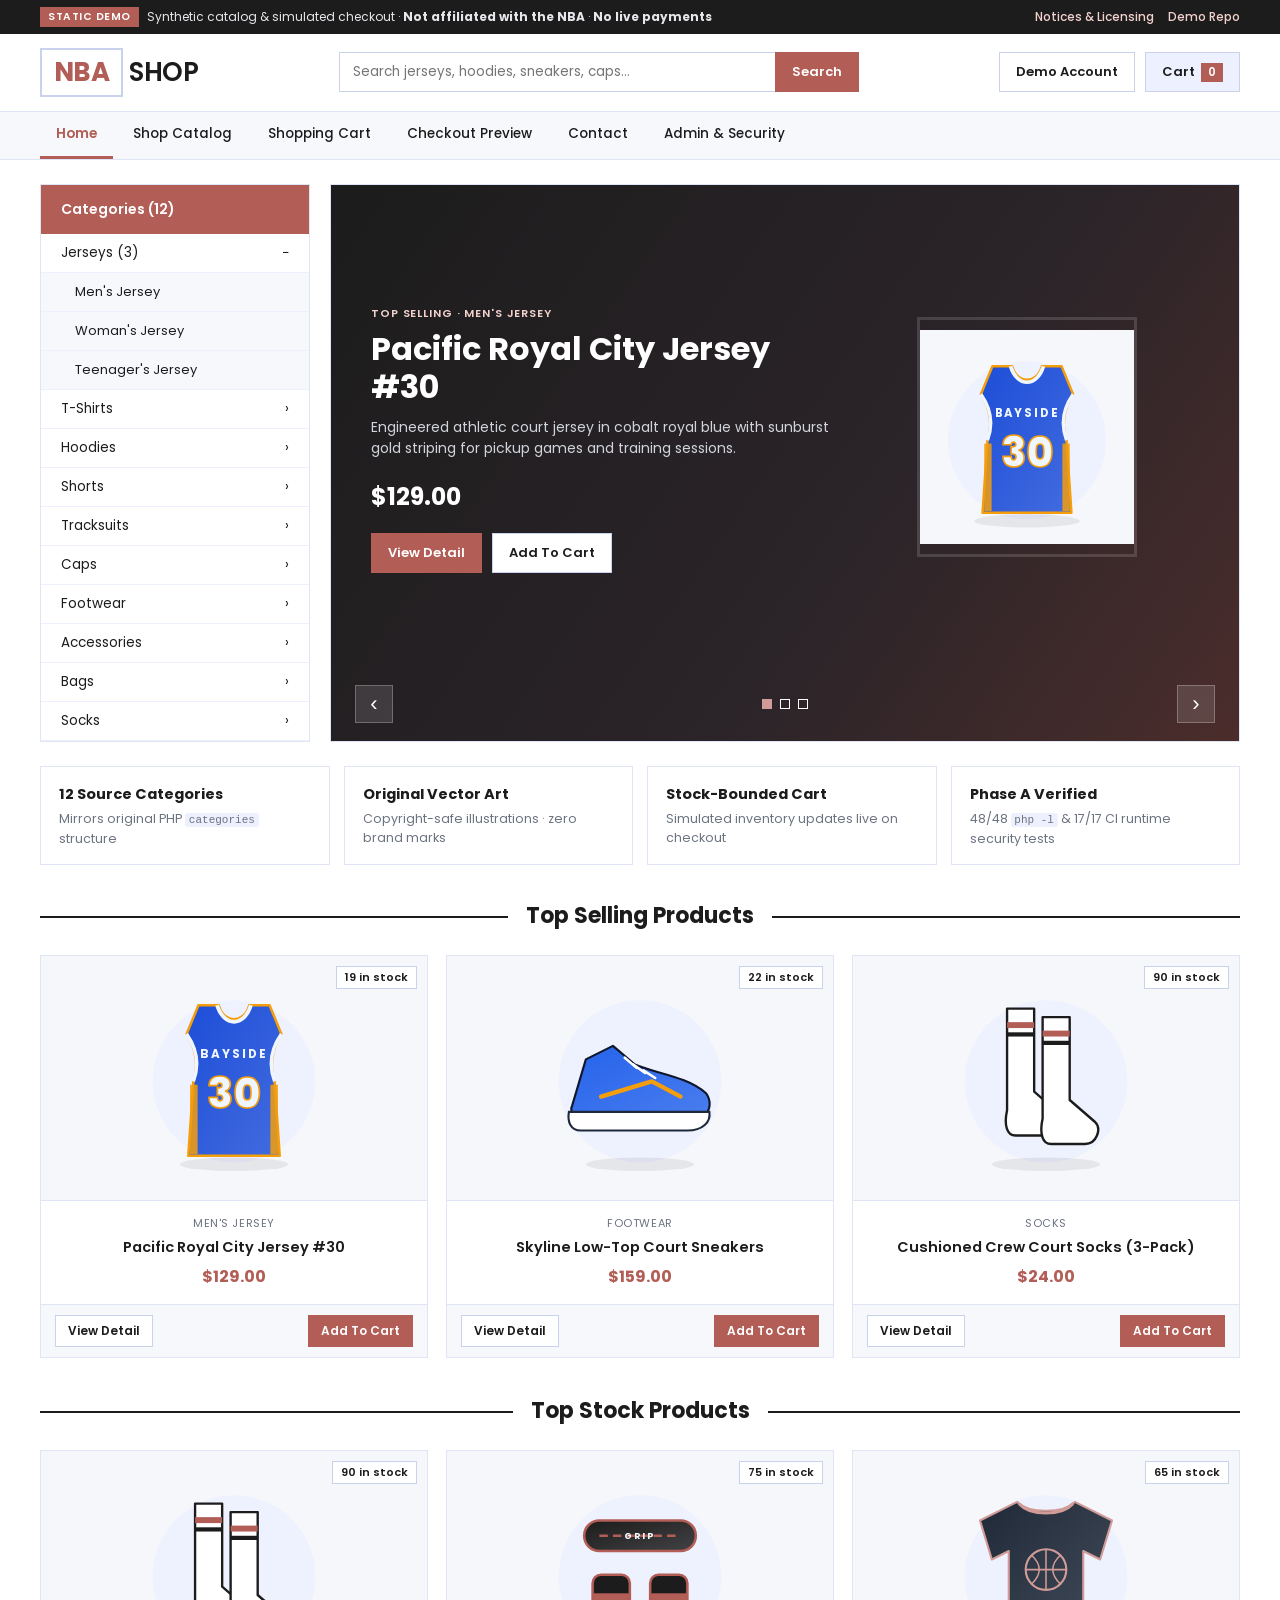
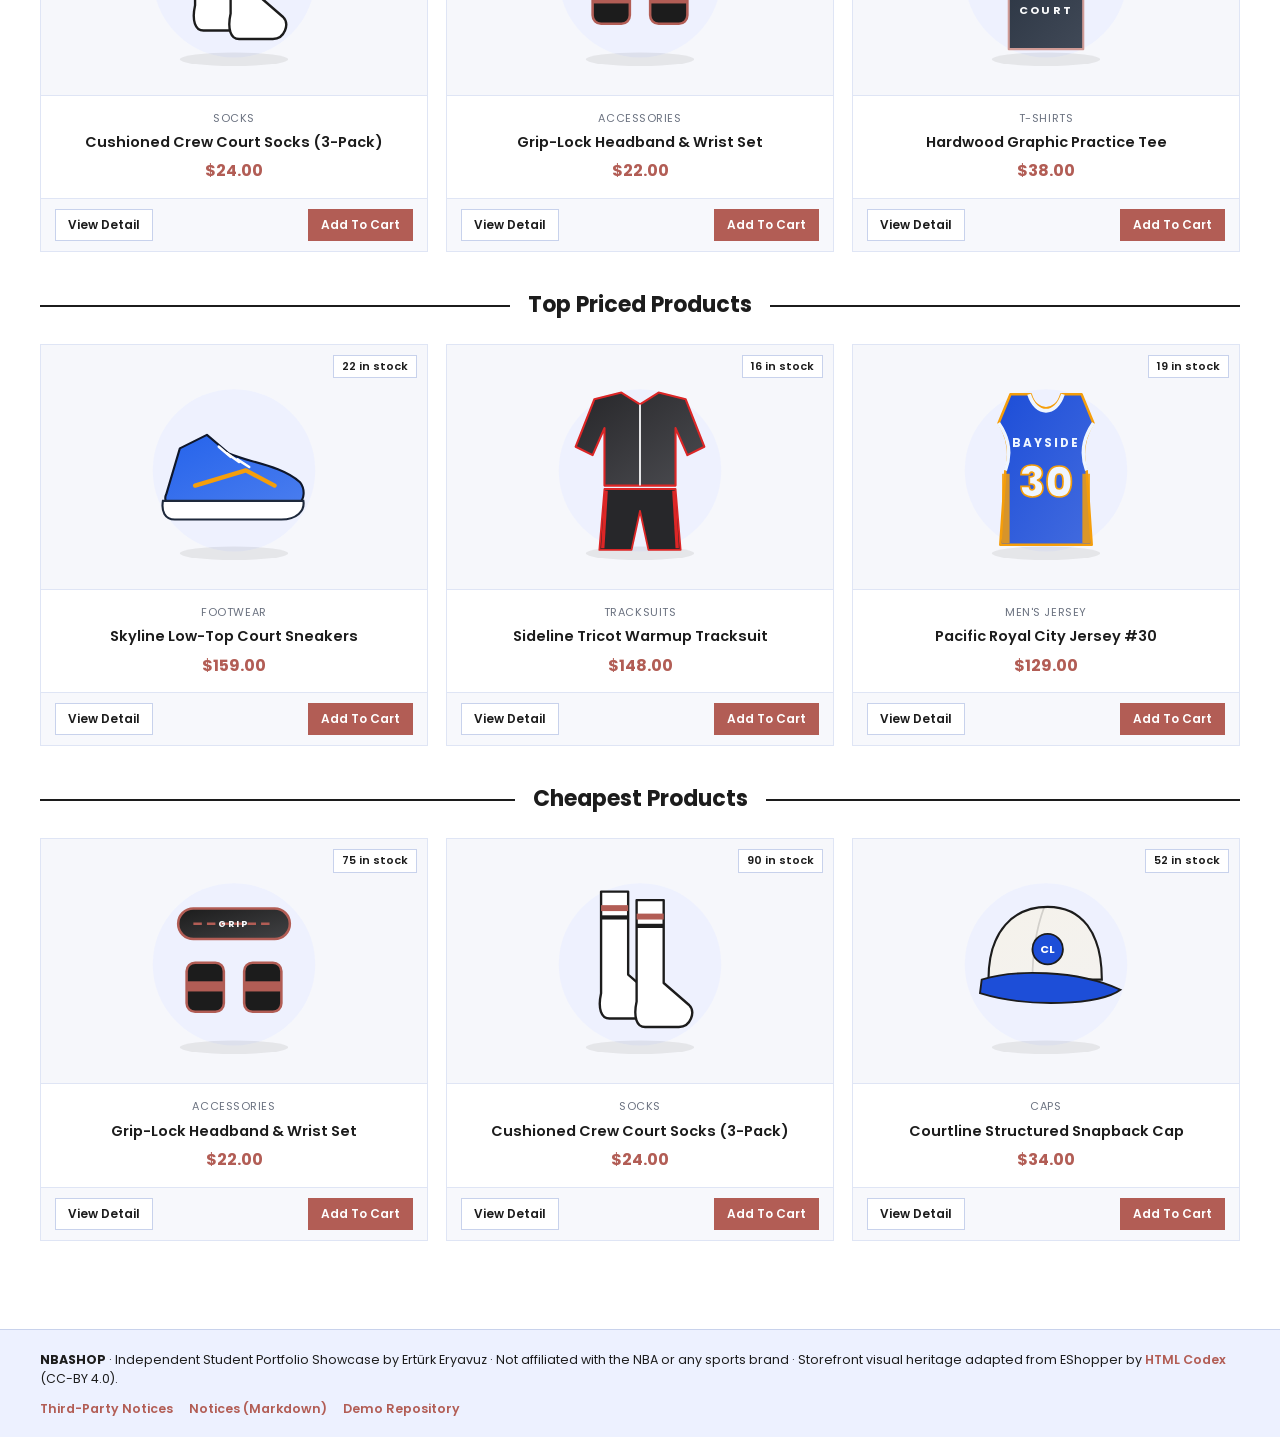
==== docs/index.html @ c92f125a "Add sanitized interactive storefront showcase" ====
<!DOCTYPE html>
<html lang="en">
<head>
  <meta charset="UTF-8" />
  <meta name="viewport" content="width=device-width, initial-scale=1.0" />
  <title>NBASHOP — Basketball E-Commerce &amp; Security Portfolio Showcase</title>
  <meta
    name="description"
    content="Interactive static portfolio showcase for NBASHOP: source-faithful EShopper basketball storefront, synthetic catalog, stock-bounded cart &amp; non-payment order preview, and PHP/MySQL security remediation audit."
  />
  <link rel="preconnect" href="https://fonts.googleapis.com" />
  <link rel="preconnect" href="https://fonts.gstatic.com" crossorigin />
  <link href="https://fonts.googleapis.com/css2?family=Poppins:wght@400;500;600;700&display=swap" rel="stylesheet" />
  <link rel="stylesheet" href="styles.css" />
</head>
<body>
  <a class="skip-link" href="#main-content">Skip to storefront content</a>

  <!-- Honest Portfolio & Non-Affiliation Disclosure Bar -->
  <div class="demo-ribbon" role="region" aria-label="Simulation and non-affiliation disclosure">
    <div class="container ribbon-inner">
      <div class="ribbon-left">
        <span class="ribbon-badge">STATIC DEMO</span>
        <span>Synthetic catalog &amp; simulated checkout &middot; <strong>Not affiliated with the NBA</strong> &middot; <strong>No live payments</strong></span>
      </div>
      <div class="ribbon-right">
        <a href="notices.html">Notices &amp; Licensing</a>
        <a href="https://github.com/erturkeryavuz/nbashop-demo" target="_blank" rel="noopener noreferrer">Demo Repo</a>
      </div>
    </div>
  </div>

  <!-- Storefront Header -->
  <header class="site-header">
    <div class="container header-main">
      <a class="brand-wordmark" href="#home" data-nav="home">
        <span class="brand-box">NBA</span><span class="brand-tail">SHOP</span>
      </a>

      <form class="header-search" id="topbar-search-form" role="search">
        <label class="sr-only" for="topbar-search-input">Search basketball merchandise</label>
        <input id="topbar-search-input" type="search" placeholder="Search jerseys, hoodies, sneakers, caps..." autocomplete="off" />
        <button type="submit" class="btn btn-primary">Search</button>
      </form>

      <div class="header-tools">
        <button type="button" class="btn btn-outline" id="account-trigger" aria-haspopup="dialog">
          <span id="account-trigger-label">Demo Account</span>
        </button>
        <button type="button" class="btn btn-cart" id="cart-trigger" data-nav="cart" aria-label="Open shopping cart">
          <span>Cart</span>
          <span class="cart-pill" id="header-cart-badge">0</span>
        </button>
      </div>
    </div>

    <!-- Primary Storefront Navigation -->
    <div class="nav-strip">
      <div class="container">
        <nav class="main-nav" role="tablist" aria-label="NBASHOP storefront sections">
          <button type="button" class="nav-tab active" role="tab" id="tab-home" aria-selected="true" aria-controls="view-home" data-view="home">Home</button>
          <button type="button" class="nav-tab" role="tab" id="tab-shop" aria-selected="false" aria-controls="view-shop" data-view="shop" tabindex="-1">Shop Catalog</button>
          <button type="button" class="nav-tab" role="tab" id="tab-cart" aria-selected="false" aria-controls="view-cart" data-view="cart" tabindex="-1">Shopping Cart</button>
          <button type="button" class="nav-tab" role="tab" id="tab-checkout" aria-selected="false" aria-controls="view-checkout" data-view="checkout" tabindex="-1">Checkout Preview</button>
          <button type="button" class="nav-tab" role="tab" id="tab-contact" aria-selected="false" aria-controls="view-contact" data-view="contact" tabindex="-1">Contact</button>
          <button type="button" class="nav-tab" role="tab" id="tab-admin" aria-selected="false" aria-controls="view-admin" data-view="admin" tabindex="-1">Admin &amp; Security</button>
        </nav>
      </div>
    </div>
  </header>

  <div class="toast-region" id="toast-region" aria-live="polite" aria-atomic="true"></div>

  <main id="main-content" class="container main-content">
    <!-- ==================== VIEW 1: HOME (EShopper Layout) ==================== -->
    <section id="view-home" class="view-panel active" role="tabpanel" aria-labelledby="tab-home">
      <div class="hero-layout">
        <!-- Left Vertical 12-Category Rail -->
        <aside class="category-rail" aria-label="Storefront product categories">
          <div class="rail-header">Categories (12)</div>
          <div class="rail-list" id="home-category-rail"></div>
        </aside>

        <!-- Right Interactive Hero Carousel -->
        <div class="hero-carousel" aria-label="Featured top-selling merchandise">
          <div class="hero-slide" id="hero-slide"></div>
          <div class="hero-controls">
            <button type="button" class="hero-arrow" id="hero-prev" aria-label="Previous featured product">&lsaquo;</button>
            <div class="hero-dots" id="hero-dots" role="group" aria-label="Slide indicators"></div>
            <button type="button" class="hero-arrow" id="hero-next" aria-label="Next featured product">&rsaquo;</button>
          </div>
        </div>
      </div>

      <!-- Value Strip (Original EShopper Storefront Highlights) -->
      <div class="highlights-grid">
        <div class="highlight-card">
          <strong>12 Source Categories</strong>
          <span>Mirrors original PHP <code>categories</code> structure</span>
        </div>
        <div class="highlight-card">
          <strong>Original Vector Art</strong>
          <span>Copyright-safe illustrations &middot; zero brand marks</span>
        </div>
        <div class="highlight-card">
          <strong>Stock-Bounded Cart</strong>
          <span>Simulated inventory updates live on checkout</span>
        </div>
        <div class="highlight-card">
          <strong>Phase A Verified</strong>
          <span>48/48 <code>php -l</code> &amp; 17/17 CI runtime security tests</span>
        </div>
      </div>

      <!-- Original 4 Curated Homepage Shelves -->
      <div id="home-shelves"></div>
    </section>

    <!-- ==================== VIEW 2: SHOP CATALOG ==================== -->
    <section id="view-shop" class="view-panel" role="tabpanel" aria-labelledby="tab-shop" hidden>
      <div class="shop-layout">
        <aside class="filter-sidebar card-panel" aria-label="Catalog filters">
          <div class="filter-head">
            <h2>Filter Catalog</h2>
            <button type="button" class="btn-link" id="reset-filters-btn">Reset</button>
          </div>

          <div class="field-group">
            <label for="filter-search">Product Name</label>
            <input id="filter-search" type="search" placeholder="e.g. Jersey, Hoodie, Cap" />
          </div>

          <div class="field-group">
            <label>Price Range ($)</label>
            <div class="range-pair">
              <input id="filter-price-min" type="number" min="0" step="1" placeholder="Min" aria-label="Minimum price" />
              <input id="filter-price-max" type="number" min="0" step="1" placeholder="Max" aria-label="Maximum price" />
            </div>
          </div>

          <div class="field-group">
            <label>Stock Range</label>
            <div class="range-pair">
              <input id="filter-stock-min" type="number" min="0" step="1" placeholder="Min" aria-label="Minimum stock" />
              <input id="filter-stock-max" type="number" min="0" step="1" placeholder="Max" aria-label="Maximum stock" />
            </div>
          </div>

          <fieldset class="field-group cat-fieldset">
            <legend>Categories</legend>
            <div class="cat-check-list" id="filter-categories"></div>
          </fieldset>
        </aside>

        <div class="shop-results">
          <div class="shop-toolbar">
            <div class="results-summary" id="shop-count">Showing 0 synthetic products</div>
            <div class="sort-wrap">
              <label for="shop-sort">Sort by</label>
              <select id="shop-sort">
                <option value="latest">Featured / Latest</option>
                <option value="price_asc">Price: Low to High</option>
                <option value="price_desc">Price: High to Low</option>
                <option value="stock_desc">Most In Stock</option>
              </select>
            </div>
          </div>

          <div class="product-grid" id="shop-grid"></div>
          <nav class="pagination-bar" id="shop-pagination" aria-label="Catalog pagination"></nav>
        </div>
      </div>
    </section>

    <!-- ==================== VIEW 3: SHOPPING CART ==================== -->
    <section id="view-cart" class="view-panel" role="tabpanel" aria-labelledby="tab-cart" hidden>
      <div class="cart-layout">
        <div class="card-panel">
          <div class="panel-title-row">
            <h2>Shopping Cart</h2>
            <span class="tag-pill">Simulated Local State</span>
          </div>
          <div class="table-scroll">
            <table class="clean-table">
              <thead>
                <tr>
                  <th>Product</th>
                  <th class="num">Unit Price</th>
                  <th class="center">Quantity</th>
                  <th class="num">Line Total</th>
                  <th class="center">Action</th>
                </tr>
              </thead>
              <tbody id="cart-table-body"></tbody>
            </table>
          </div>
        </div>

        <aside class="card-panel summary-card">
          <h3>Cart Summary</h3>
          <div class="summary-row">
            <span>Subtotal</span>
            <strong id="cart-subtotal">$0.00</strong>
          </div>
          <div class="summary-row">
            <span>Flat Shipping (original PHP rule)</span>
            <strong id="cart-shipping">$0.00</strong>
          </div>
          <div class="summary-row summary-total">
            <span>Total</span>
            <strong id="cart-total">$0.00</strong>
          </div>
          <button type="button" class="btn btn-primary btn-block" id="proceed-checkout-btn">
            Proceed To Order Preview
          </button>
          <p class="muted-note">Inventory is validated against simulated catalog stock. No payment is charged.</p>
        </aside>
      </div>
    </section>

    <!-- ==================== VIEW 4: CHECKOUT PREVIEW & INVOICE ==================== -->
    <section id="view-checkout" class="view-panel" role="tabpanel" aria-labelledby="tab-checkout" hidden>
      <div class="notice-banner notice-warn">
        <strong>Non-Payment Checkout Simulation:</strong>
        Raw credit card, CVC, and IBAN fields from the legacy student code were removed in Phase A.
        This browser showcase does not collect payment details, does not transmit personal data, and generates a local order preview receipt only.
      </div>

      <div id="checkout-form-section" class="cart-layout">
        <form id="checkout-form" class="card-panel">
          <div class="panel-title-row">
            <h2>Simulated Shipping Details</h2>
            <button type="button" class="btn btn-outline btn-sm" id="fill-demo-checkout">Fill Synthetic Demo Info</button>
          </div>
          <div class="form-grid-2">
            <div class="field-group">
              <label for="co-first">First Name *</label>
              <input id="co-first" name="first_name" type="text" placeholder="Alex" required />
            </div>
            <div class="field-group">
              <label for="co-last">Last Name *</label>
              <input id="co-last" name="last_name" type="text" placeholder="Morgan-Demo" required />
            </div>
            <div class="field-group">
              <label for="co-email">Demo Email *</label>
              <input id="co-email" name="email" type="email" placeholder="demo.shopper@example.invalid" required />
            </div>
            <div class="field-group">
              <label for="co-mobile">Demo Phone *</label>
              <input id="co-mobile" name="mobile" type="text" placeholder="+1 555-0100" required />
            </div>
            <div class="field-group">
              <label for="co-addr1">Address Line 1 *</label>
              <input id="co-addr1" name="address1" type="text" placeholder="100 Courtway Blvd" required />
            </div>
            <div class="field-group">
              <label for="co-addr2">Address Line 2</label>
              <input id="co-addr2" name="address2" type="text" placeholder="Apt 4B" />
            </div>
            <div class="field-group">
              <label for="co-country">Country *</label>
              <select id="co-country" name="country" required>
                <option value="United States">United States</option>
                <option value="Turkey">Turkey</option>
                <option value="Canada">Canada</option>
                <option value="United Kingdom">United Kingdom</option>
              </select>
            </div>
            <div class="field-group">
              <label for="co-city">City *</label>
              <input id="co-city" name="city" type="text" placeholder="Sample City" required />
            </div>
            <div class="field-group">
              <label for="co-state">State / Region *</label>
              <input id="co-state" name="state" type="text" placeholder="CA" required />
            </div>
            <div class="field-group">
              <label for="co-zip">ZIP Code *</label>
              <input id="co-zip" name="zip" type="text" placeholder="90001" required />
            </div>
          </div>
          <div class="payment-disabled-box">
            <strong>Payment Mode:</strong> Demo Order Preview (No Payment Captured &mdash; zero card/IBAN inputs)
          </div>
          <button type="submit" class="btn btn-primary btn-block" id="place-order-btn">
            Place Simulated Order Preview
          </button>
        </form>

        <aside class="card-panel summary-card">
          <h3>Order Summary</h3>
          <div id="checkout-summary-items"></div>
          <div class="summary-row">
            <span>Subtotal</span>
            <strong id="co-subtotal">$0.00</strong>
          </div>
          <div class="summary-row">
            <span>Shipping</span>
            <strong id="co-shipping">$0.00</strong>
          </div>
          <div class="summary-row summary-total">
            <span>Total</span>
            <strong id="co-total">$0.00</strong>
          </div>
        </aside>
      </div>

      <!-- Generated Order Preview Invoice Receipt -->
      <div id="invoice-section" class="card-panel invoice-card" hidden>
        <div class="panel-title-row">
          <div>
            <span class="tag-pill tag-ok">SIMULATED ORDER PREVIEW CONFIRMED</span>
            <h2 style="margin-top: 6px;">Order Preview Receipt</h2>
          </div>
          <button type="button" class="btn btn-outline" id="invoice-back-shop">Continue Browsing</button>
        </div>
        <div id="invoice-body"></div>
      </div>
    </section>

    <!-- ==================== VIEW 5: CONTACT ==================== -->
    <section id="view-contact" class="view-panel" role="tabpanel" aria-labelledby="tab-contact" hidden>
      <div class="cart-layout">
        <form id="contact-form" class="card-panel">
          <div class="panel-title-row">
            <h2>Contact Storefront (Simulated)</h2>
            <span class="tag-pill">Syncs to Admin Preview Inbox</span>
          </div>
          <div class="field-group">
            <label for="ct-name">Name *</label>
            <input id="ct-name" type="text" placeholder="Jordan Example" required />
          </div>
          <div class="field-group">
            <label for="ct-email">Email *</label>
            <input id="ct-email" type="email" placeholder="jordan@example.invalid" required />
          </div>
          <div class="field-group">
            <label for="ct-subject">Subject *</label>
            <input id="ct-subject" type="text" placeholder="Sizing or catalog question" required />
          </div>
          <div class="field-group">
            <label for="ct-message">Message *</label>
            <textarea id="ct-message" rows="5" placeholder="Write a sample inquiry..." required></textarea>
          </div>
          <button type="submit" class="btn btn-primary">Send Simulated Message</button>
        </form>

        <aside class="card-panel">
          <h3>Demo Store Details</h3>
          <p class="muted-note">
            Submitting the form appends your message locally to the Admin &amp; Security inbox preview
            (mirroring <code>contact.php</code> &rarr; <code>admin_messages.php</code>). Zero data leaves your browser.
          </p>
          <ul class="info-list">
            <li><strong>Address:</strong> 100 Courtway Blvd, Sample City (Fictional Demo)</li>
            <li><strong>Email:</strong> demo@example.invalid</li>
            <li><strong>Phone:</strong> +1 555-0100 (Fictional Demo)</li>
            <li><strong>PHP Backend:</strong> Prepared statements + CSRF + <code>e()</code> escaping</li>
          </ul>
        </aside>
      </div>
    </section>

    <!-- ==================== VIEW 6: ADMIN PREVIEW & SECURITY AUDIT ==================== -->
    <section id="view-admin" class="view-panel" role="tabpanel" aria-labelledby="tab-admin" hidden>
      <div class="notice-banner notice-info">
        <strong>Sandboxed Admin Preview &amp; Phase A Security Audit:</strong>
        Mirrors <code>admin_panel/dashboard.php</code>, <code>order_list.php</code>, and <code>admin_messages.php</code> using
        synthetic browser state. All metrics reflect simulated fixture/session totals &mdash; not real business revenue.
      </div>

      <div class="kpi-strip">
        <div class="kpi-box">
          <div class="kpi-lbl">Simulated Order Volume</div>
          <div class="kpi-val" id="adm-sales">$191.00</div>
        </div>
        <div class="kpi-box">
          <div class="kpi-lbl">Demo Orders</div>
          <div class="kpi-val" id="adm-orders">1</div>
        </div>
        <div class="kpi-box">
          <div class="kpi-lbl">Simulated Stock Units</div>
          <div class="kpi-val" id="adm-stock">571</div>
        </div>
        <div class="kpi-box">
          <div class="kpi-lbl">Demo Inbox Messages</div>
          <div class="kpi-val" id="adm-msgs">1</div>
        </div>
      </div>

      <div class="two-col">
        <section class="card-panel">
          <h3>Category Stock Distribution</h3>
          <div class="bar-list" id="adm-category-bars"></div>
        </section>

        <section class="card-panel">
          <h3>Simulated Orders &amp; Inquiries</h3>
          <h4 class="sub-heading">Recent Demo Orders</h4>
          <div class="table-scroll table-compact">
            <table class="clean-table">
              <thead>
                <tr><th>Order #</th><th>Customer</th><th class="num">Total</th><th>Est. Delivery</th></tr>
              </thead>
              <tbody id="adm-orders-body"></tbody>
            </table>
          </div>
          <h4 class="sub-heading" style="margin-top: 16px;">Admin Inbox Messages</h4>
          <div class="table-scroll table-compact">
            <table class="clean-table">
              <thead>
                <tr><th>From</th><th>Subject</th><th>Message</th></tr>
              </thead>
              <tbody id="adm-messages-body"></tbody>
            </table>
          </div>
        </section>
      </div>

      <section class="card-panel" style="margin-top: 18px;">
        <div class="panel-title-row">
          <h3>Phase A Security Remediation &amp; Verification Matrix</h3>
          <span class="tag-pill tag-ok">17/17 CI Runtime &amp; 14/14 Offline Tests Passing</span>
        </div>
        <div class="table-scroll">
          <table class="clean-table">
            <thead>
              <tr><th>Security Area</th><th>Affected Files</th><th>Status</th><th>Remediation Detail</th></tr>
            </thead>
            <tbody id="adm-security-body"></tbody>
          </table>
        </div>
      </section>
    </section>
  </main>

  <!-- Product Detail Modal -->
  <div class="modal-backdrop" id="detail-modal" role="dialog" aria-modal="true" aria-labelledby="detail-title" hidden>
    <div class="modal-dialog modal-lg">
      <button type="button" class="modal-close" id="detail-close" aria-label="Close product detail">&times;</button>
      <div class="detail-grid" id="detail-content"></div>
      <div class="related-block">
        <h4>You May Also Like</h4>
        <div class="related-grid" id="detail-related"></div>
      </div>
    </div>
  </div>

  <!-- Demo Account Modal -->
  <div class="modal-backdrop" id="account-modal" role="dialog" aria-modal="true" aria-labelledby="account-modal-title" hidden>
    <div class="modal-dialog modal-sm">
      <button type="button" class="modal-close" id="account-close" aria-label="Close demo account dialog">&times;</button>
      <h3 id="account-modal-title">Simulated Demo Account</h3>
      <p class="muted-note">Local browser simulation only. Never enter real passwords or personal credentials.</p>
      <div id="account-modal-body"></div>
    </div>
  </div>

  <!-- Footer (Preserving HTML Codex CC-BY 4.0 Attribution) -->
  <footer class="site-footer">
    <div class="container footer-inner">
      <div>
        <strong>NBASHOP</strong> &middot; Independent Student Portfolio Showcase by Ert&uuml;rk Eryavuz &middot;
        Not affiliated with the NBA or any sports brand &middot; Storefront visual heritage adapted from EShopper by
        <a href="https://htmlcodex.com" target="_blank" rel="noopener noreferrer">HTML Codex</a> (CC-BY 4.0).
      </div>
      <div class="footer-links">
        <a href="notices.html">Third-Party Notices</a>
        <a href="THIRD-PARTY-NOTICES.md">Notices (Markdown)</a>
        <a href="https://github.com/erturkeryavuz/nbashop-demo" target="_blank" rel="noopener noreferrer">Demo Repository</a>
      </div>
    </div>
  </footer>

  <script src="data.js"></script>
  <script src="artwork.js"></script>
  <script src="app.js"></script>
</body>
</html>
---- docs/styles.css ----
:root {
  /* Faithful EShopper NBASHOP palette with WCAG-AA contrast refinement */
  --bg: #ffffff;
  --surface: #ffffff;
  --secondary: #edf1ff;
  --surface-soft: #f7f8fc;
  --primary: #b25d55;       /* WCAG-AA foreground/button primary derived from #D19C97 */
  --primary-hover: #964942;
  --accent-soft: #d19c97;   /* Original NBASHOP decorative rose-terracotta */
  --dark: #1c1c1c;
  --body: #4b5563;
  --muted: #6b7280;
  --border: #dfe5f5;
  --border-strong: #c8d2ec;
  --ok: #0f766e;
  --warn-bg: #fff7ed;
  --warn-border: #fdba74;
  --warn-text: #9a3412;

  --font: "Poppins", -apple-system, BlinkMacSystemFont, "Segoe UI", Roboto, sans-serif;
}

*,
*::before,
*::after {
  box-sizing: border-box;
}

html,
body {
  margin: 0;
  padding: 0;
  background: var(--bg);
  color: var(--dark);
  font-family: var(--font);
  font-size: 14.5px;
  line-height: 1.55;
  -webkit-font-smoothing: antialiased;
}

code {
  font-family: ui-monospace, SFMono-Regular, Menlo, Monaco, Consolas, monospace;
  font-size: 0.88em;
  background: var(--secondary);
  padding: 0.1em 0.35em;
  border-radius: 3px;
}

.sr-only {
  position: absolute;
  width: 1px;
  height: 1px;
  padding: 0;
  margin: -1px;
  overflow: hidden;
  clip: rect(0, 0, 0, 0);
  border: 0;
}

.skip-link {
  position: absolute;
  left: -9999px;
  top: 8px;
  background: var(--dark);
  color: #ffffff;
  padding: 8px 14px;
  font-weight: 600;
  z-index: 200;
}

.skip-link:focus {
  left: 12px;
}

.container {
  max-width: 1240px;
  margin: 0 auto;
  padding: 0 20px;
}

/* Demo Disclosure Ribbon */
.demo-ribbon {
  background: var(--dark);
  color: #e5e7eb;
  font-size: 12px;
}

.ribbon-inner {
  display: flex;
  flex-wrap: wrap;
  align-items: center;
  justify-content: space-between;
  gap: 8px 14px;
  padding-top: 7px;
  padding-bottom: 7px;
}

.ribbon-left {
  display: flex;
  flex-wrap: wrap;
  align-items: center;
  gap: 8px;
}

.ribbon-badge {
  background: var(--primary);
  color: #ffffff;
  font-weight: 600;
  font-size: 10.5px;
  letter-spacing: 0.05em;
  padding: 2px 8px;
}

.ribbon-right {
  display: flex;
  gap: 14px;
}

.ribbon-right a {
  color: #f3d2ce;
  text-decoration: none;
  font-weight: 500;
}

.ribbon-right a:hover {
  text-decoration: underline;
}

/* Header */
.site-header {
  background: #ffffff;
  border-bottom: 1px solid var(--border);
  position: sticky;
  top: 0;
  z-index: 40;
}

.header-main {
  display: flex;
  flex-wrap: wrap;
  align-items: center;
  justify-content: space-between;
  gap: 12px 20px;
  padding-top: 14px;
  padding-bottom: 14px;
}

.brand-wordmark {
  display: inline-flex;
  align-items: center;
  text-decoration: none;
  font-size: 26px;
  font-weight: 600;
  color: var(--dark);
  letter-spacing: -0.02em;
}

.brand-box {
  color: var(--primary);
  font-weight: 700;
  border: 2px solid var(--border-strong);
  padding: 2px 12px;
  margin-right: 6px;
}

.header-search {
  display: flex;
  flex: 1 1 320px;
  max-width: 520px;
}

.header-search input {
  flex: 1;
  min-width: 0;
  border: 1px solid var(--border-strong);
  border-right: none;
  padding: 9px 13px;
  font-family: var(--font);
  font-size: 13.5px;
}

.header-tools {
  display: flex;
  align-items: center;
  gap: 10px;
}

/* Buttons */
.btn {
  appearance: none;
  display: inline-flex;
  align-items: center;
  justify-content: center;
  gap: 6px;
  font-family: var(--font);
  font-size: 13px;
  font-weight: 600;
  padding: 9px 16px;
  border: 1px solid transparent;
  cursor: pointer;
  text-decoration: none;
  transition: background 0.15s ease, border-color 0.15s ease, color 0.15s ease;
}

.btn-sm {
  padding: 6px 12px;
  font-size: 12px;
}

.btn-block {
  width: 100%;
}

.btn-primary {
  background: var(--primary);
  color: #ffffff;
  border-color: var(--primary);
}

.btn-primary:hover:not(:disabled) {
  background: var(--primary-hover);
  border-color: var(--primary-hover);
}

.btn-primary:disabled {
  opacity: 0.5;
  cursor: not-allowed;
}

.btn-outline {
  background: #ffffff;
  color: var(--dark);
  border-color: var(--border-strong);
}

.btn-outline:hover {
  border-color: var(--primary);
  color: var(--primary);
}

.btn-cart {
  background: var(--secondary);
  color: var(--dark);
  border-color: var(--border-strong);
}

.btn-cart:hover {
  border-color: var(--primary);
}

.cart-pill {
  background: var(--primary);
  color: #ffffff;
  font-size: 11.5px;
  min-width: 22px;
  padding: 1px 6px;
  text-align: center;
}

.btn-link {
  background: none;
  border: none;
  color: var(--primary);
  font-family: var(--font);
  font-weight: 600;
  font-size: 12.5px;
  cursor: pointer;
  padding: 0;
}

.btn-danger-outline {
  background: #ffffff;
  color: #b91c1c;
  border: 1px solid #fecaca;
  padding: 5px 10px;
  font-size: 12px;
  cursor: pointer;
}

.btn-danger-outline:hover {
  background: #fef2f2;
}

button:focus-visible,
a:focus-visible,
input:focus-visible,
select:focus-visible,
textarea:focus-visible {
  outline: 2px solid var(--primary);
  outline-offset: 2px;
}

/* Main Navigation Strip */
.nav-strip {
  border-top: 1px solid var(--border);
  background: var(--surface-soft);
}

.main-nav {
  display: flex;
  gap: 4px;
  overflow-x: auto;
  scrollbar-width: thin;
}

.nav-tab {
  appearance: none;
  background: transparent;
  border: none;
  border-bottom: 3px solid transparent;
  color: var(--dark);
  font-family: var(--font);
  font-size: 13.5px;
  font-weight: 500;
  padding: 12px 16px;
  cursor: pointer;
  white-space: nowrap;
}

.nav-tab:hover {
  color: var(--primary);
}

.nav-tab.active {
  color: var(--primary);
  font-weight: 600;
  border-bottom-color: var(--primary);
}

/* Main Content */
.main-content,
.page-section {
  padding-top: 24px;
  padding-bottom: 52px;
}

.view-panel[hidden] {
  display: none;
}

/* Home Hero Layout (Faithful EShopper Sidebar + Carousel) */
.hero-layout {
  display: grid;
  grid-template-columns: 270px 1fr;
  gap: 20px;
  margin-bottom: 24px;
}

.category-rail {
  border: 1px solid var(--border);
  background: #ffffff;
}

.rail-header {
  background: var(--primary);
  color: #ffffff;
  font-weight: 600;
  font-size: 14px;
  padding: 14px 20px;
}

.rail-list {
  display: flex;
  flex-direction: column;
}

.rail-item,
.rail-sub-item {
  appearance: none;
  width: 100%;
  text-align: left;
  background: #ffffff;
  border: none;
  border-bottom: 1px solid var(--secondary);
  padding: 9px 20px;
  font-family: var(--font);
  font-size: 13.5px;
  color: var(--dark);
  cursor: pointer;
  display: flex;
  justify-content: space-between;
  align-items: center;
}

.rail-item:hover,
.rail-sub-item:hover {
  background: var(--secondary);
  color: var(--primary);
}

.rail-sub-group {
  background: var(--surface-soft);
}

.rail-sub-item {
  padding-left: 34px;
  background: var(--surface-soft);
  font-size: 13px;
}

.hero-carousel {
  position: relative;
  background: linear-gradient(125deg, #1c1c1c 0%, #2b2429 60%, #4b2d2b 100%);
  color: #ffffff;
  min-height: 410px;
  display: flex;
  flex-direction: column;
  justify-content: space-between;
  border: 1px solid var(--border);
}

.hero-slide {
  display: grid;
  grid-template-columns: 1.15fr 0.85fr;
  align-items: center;
  gap: 20px;
  padding: 36px 40px 20px;
  flex: 1;
}

.hero-eyebrow {
  display: inline-block;
  font-size: 11px;
  font-weight: 600;
  letter-spacing: 0.08em;
  text-transform: uppercase;
  color: #f3d2ce;
  margin-bottom: 8px;
}

.hero-copy h1 {
  margin: 0 0 10px;
  font-size: 32px;
  line-height: 1.2;
  color: #ffffff;
}

.hero-copy p {
  margin: 0 0 18px;
  color: #d1d5db;
  font-size: 14px;
}

.hero-price {
  font-size: 24px;
  font-weight: 700;
  color: #ffffff;
  margin-bottom: 18px;
}

.hero-actions {
  display: flex;
  flex-wrap: wrap;
  gap: 10px;
}

.hero-art {
  display: flex;
  justify-content: center;
}

.hero-art .product-svg {
  width: 240px;
  height: 240px;
  border: 3px solid rgba(255, 255, 255, 0.14);
}

.hero-controls {
  display: flex;
  align-items: center;
  justify-content: space-between;
  padding: 12px 24px 18px;
}

.hero-arrow {
  width: 38px;
  height: 38px;
  background: rgba(255, 255, 255, 0.12);
  color: #ffffff;
  border: 1px solid rgba(255, 255, 255, 0.25);
  font-size: 22px;
  line-height: 1;
  cursor: pointer;
}

.hero-arrow:hover {
  background: var(--primary);
}

.hero-dots {
  display: flex;
  gap: 8px;
}

.hero-dot {
  width: 10px;
  height: 10px;
  border: 1px solid #ffffff;
  background: transparent;
  cursor: pointer;
  padding: 0;
}

.hero-dot.active {
  background: var(--accent-soft);
  border-color: var(--accent-soft);
}

/* Highlights Strip */
.highlights-grid {
  display: grid;
  grid-template-columns: repeat(4, minmax(0, 1fr));
  gap: 14px;
  margin-bottom: 34px;
}

.highlight-card {
  border: 1px solid var(--border);
  padding: 16px 18px;
  background: #ffffff;
  display: flex;
  flex-direction: column;
  gap: 3px;
}

.highlight-card strong {
  font-size: 14.5px;
  color: var(--dark);
}

.highlight-card span {
  font-size: 12.5px;
  color: var(--muted);
}

/* Section Title (Faithful EShopper horizontal rule divider) */
.shelf-block {
  margin-bottom: 36px;
}

.section-heading {
  text-align: center;
  position: relative;
  margin: 0 0 22px;
}

.section-heading::before {
  content: "";
  position: absolute;
  top: 50%;
  left: 0;
  right: 0;
  height: 2px;
  background: var(--dark);
}

.section-heading span {
  position: relative;
  background: #ffffff;
  padding: 0 18px;
  font-size: 22px;
  font-weight: 700;
  color: var(--dark);
}

/* Product Cards */
.product-grid {
  display: grid;
  grid-template-columns: repeat(3, minmax(0, 1fr));
  gap: 18px;
}

.product-card {
  border: 1px solid var(--border);
  background: #ffffff;
  display: flex;
  flex-direction: column;
}

.product-media {
  position: relative;
  overflow: hidden;
  background: #f6f7fb;
  border-bottom: 1px solid var(--border);
  display: flex;
  justify-content: center;
  align-items: center;
  padding: 12px;
}

.product-svg {
  width: 100%;
  max-width: 220px;
  height: auto;
  display: block;
  transition: transform 0.35s ease;
}

.product-card:hover .product-svg {
  transform: scale(1.06);
}

.stock-chip {
  position: absolute;
  top: 10px;
  right: 10px;
  background: #ffffff;
  border: 1px solid var(--border-strong);
  font-size: 11px;
  font-weight: 600;
  padding: 2px 8px;
  color: var(--dark);
}

.stock-chip.low {
  color: #b91c1c;
  border-color: #fecaca;
  background: #fef2f2;
}

.product-body {
  padding: 14px 16px;
  text-align: center;
  flex: 1;
}

.product-cat {
  font-size: 11px;
  text-transform: uppercase;
  letter-spacing: 0.05em;
  color: var(--muted);
}

.product-name {
  margin: 4px 0 6px;
  font-size: 14.5px;
  font-weight: 600;
  color: var(--dark);
}

.product-price {
  font-size: 16px;
  font-weight: 700;
  color: var(--primary);
}

.product-footer {
  display: flex;
  justify-content: space-between;
  align-items: center;
  padding: 10px 14px;
  background: var(--surface-soft);
  border-top: 1px solid var(--border);
  gap: 8px;
}

/* Shop Catalog Layout */
.shop-layout {
  display: grid;
  grid-template-columns: 270px 1fr;
  gap: 22px;
  align-items: start;
}

.card-panel {
  border: 1px solid var(--border);
  background: #ffffff;
  padding: 20px;
}

.filter-head,
.panel-title-row {
  display: flex;
  flex-wrap: wrap;
  align-items: center;
  justify-content: space-between;
  gap: 10px;
  margin-bottom: 14px;
}

.filter-head h2,
.panel-title-row h2,
.card-panel h3 {
  margin: 0;
  font-size: 17px;
}

.field-group {
  display: flex;
  flex-direction: column;
  gap: 5px;
  margin-bottom: 14px;
}

.field-group label,
.cat-fieldset legend {
  font-size: 12.5px;
  font-weight: 600;
  color: var(--dark);
}

.field-group input,
.field-group select,
.field-group textarea {
  border: 1px solid var(--border-strong);
  padding: 8px 10px;
  font-family: var(--font);
  font-size: 13.5px;
  width: 100%;
}

.range-pair {
  display: grid;
  grid-template-columns: 1fr 1fr;
  gap: 8px;
}

.cat-fieldset {
  border: none;
  padding: 0;
  margin: 0;
}

.cat-check-list {
  display: flex;
  flex-direction: column;
  gap: 6px;
  margin-top: 6px;
}

.cat-check {
  display: flex;
  align-items: center;
  gap: 8px;
  font-size: 13px;
  color: var(--body);
  cursor: pointer;
}

.cat-check input {
  width: auto;
  accent-color: var(--primary);
}

.shop-toolbar {
  display: flex;
  flex-wrap: wrap;
  align-items: center;
  justify-content: space-between;
  gap: 10px;
  margin-bottom: 16px;
  padding: 12px 16px;
  background: var(--surface-soft);
  border: 1px solid var(--border);
}

.results-summary {
  font-size: 13px;
  color: var(--body);
}

.sort-wrap {
  display: flex;
  align-items: center;
  gap: 8px;
  font-size: 13px;
}

.sort-wrap select {
  border: 1px solid var(--border-strong);
  padding: 6px 10px;
  font-family: var(--font);
  font-size: 13px;
}

.pagination-bar {
  display: flex;
  justify-content: center;
  gap: 6px;
  margin-top: 22px;
}

.page-btn {
  border: 1px solid var(--border-strong);
  background: #ffffff;
  color: var(--dark);
  padding: 6px 12px;
  font-family: var(--font);
  font-size: 13px;
  cursor: pointer;
}

.page-btn.active {
  background: var(--primary);
  color: #ffffff;
  border-color: var(--primary);
}

.page-btn:disabled {
  opacity: 0.45;
  cursor: not-allowed;
}

/* Cart & Checkout */
.cart-layout {
  display: grid;
  grid-template-columns: 1fr 340px;
  gap: 20px;
  align-items: start;
}

.table-scroll {
  overflow-x: auto;
}

.table-compact {
  max-height: 240px;
  overflow-y: auto;
  border: 1px solid var(--border);
}

.clean-table {
  width: 100%;
  border-collapse: collapse;
  font-size: 13px;
}

.clean-table th,
.clean-table td {
  padding: 10px 12px;
  border-bottom: 1px solid var(--border);
  text-align: left;
  vertical-align: middle;
}

.clean-table th {
  background: var(--secondary);
  font-weight: 600;
  color: var(--dark);
}

.clean-table .num {
  text-align: right;
  white-space: nowrap;
}

.clean-table .center {
  text-align: center;
}

.cart-thumb-cell {
  display: flex;
  align-items: center;
  gap: 10px;
}

.cart-thumb-cell .product-svg {
  width: 48px;
  height: 48px;
  flex-shrink: 0;
}

.qty-control {
  display: inline-flex;
  align-items: center;
  border: 1px solid var(--border-strong);
}

.qty-control button {
  background: var(--secondary);
  border: none;
  width: 28px;
  height: 28px;
  font-weight: 700;
  cursor: pointer;
  color: var(--dark);
}

.qty-control button:disabled {
  opacity: 0.4;
  cursor: not-allowed;
}

.qty-control span {
  min-width: 30px;
  text-align: center;
  font-weight: 600;
}

.summary-row {
  display: flex;
  justify-content: space-between;
  padding: 8px 0;
  border-bottom: 1px solid var(--border);
  font-size: 14px;
}

.summary-total {
  font-size: 17px;
  border-bottom: none;
  margin-bottom: 12px;
}

.form-grid-2 {
  display: grid;
  grid-template-columns: 1fr 1fr;
  gap: 0 14px;
}

.payment-disabled-box {
  background: var(--secondary);
  border: 1px solid var(--border-strong);
  padding: 12px 14px;
  font-size: 13px;
  margin-bottom: 16px;
}

.notice-banner {
  padding: 13px 16px;
  margin-bottom: 18px;
  font-size: 13px;
  border: 1px solid var(--border);
}

.notice-warn {
  background: var(--warn-bg);
  border-color: var(--warn-border);
  color: var(--warn-text);
}

.notice-info {
  background: var(--secondary);
  border-color: var(--border-strong);
  color: var(--dark);
}

.tag-pill {
  display: inline-block;
  font-size: 11px;
  font-weight: 600;
  padding: 2px 9px;
  background: var(--secondary);
  color: var(--dark);
  border: 1px solid var(--border-strong);
}

.tag-ok {
  background: #ecfdf5;
  color: #065f46;
  border-color: #a7f3d0;
}

.tag-warn {
  background: #fffbeb;
  color: #92400e;
  border-color: #fde68a;
}

.muted-note {
  font-size: 12.5px;
  color: var(--muted);
  margin: 8px 0 0;
}

.info-list {
  padding-left: 18px;
  margin: 12px 0 0;
  color: var(--body);
  font-size: 13.5px;
}

/* Admin Preview */
.kpi-strip {
  display: grid;
  grid-template-columns: repeat(4, minmax(0, 1fr));
  gap: 14px;
  margin-bottom: 18px;
}

.kpi-box {
  border: 1px solid var(--border);
  background: #ffffff;
  padding: 16px;
}

.kpi-lbl {
  font-size: 11.5px;
  text-transform: uppercase;
  letter-spacing: 0.04em;
  color: var(--muted);
  font-weight: 600;
}

.kpi-val {
  font-size: 24px;
  font-weight: 700;
  color: var(--dark);
  margin-top: 4px;
}

.two-col {
  display: grid;
  grid-template-columns: 1fr 1fr;
  gap: 18px;
}

.sub-heading {
  margin: 8px 0;
  font-size: 14px;
}

.bar-list {
  display: flex;
  flex-direction: column;
  gap: 10px;
  margin-top: 12px;
}

.bar-row {
  display: grid;
  grid-template-columns: 135px 1fr 42px;
  align-items: center;
  gap: 10px;
  font-size: 12.5px;
}

.bar-track {
  height: 10px;
  background: var(--secondary);
  overflow: hidden;
}

.bar-fill {
  height: 100%;
  background: var(--primary);
}

/* Modals */
.modal-backdrop {
  position: fixed;
  inset: 0;
  background: rgba(28, 28, 28, 0.62);
  display: flex;
  align-items: center;
  justify-content: center;
  padding: 16px;
  z-index: 100;
}

.modal-backdrop[hidden] {
  display: none;
}

.modal-dialog {
  background: #ffffff;
  border: 1px solid var(--border-strong);
  width: 100%;
  max-height: 90vh;
  overflow-y: auto;
  padding: 24px;
  position: relative;
}

.modal-lg { max-width: 820px; }
.modal-sm { max-width: 440px; }

.modal-close {
  position: absolute;
  top: 12px;
  right: 14px;
  background: var(--secondary);
  border: 1px solid var(--border-strong);
  width: 32px;
  height: 32px;
  font-size: 20px;
  cursor: pointer;
}

.detail-grid {
  display: grid;
  grid-template-columns: 280px 1fr;
  gap: 24px;
  align-items: start;
}

.detail-art .product-svg {
  max-width: 260px;
  border: 1px solid var(--border);
}

.size-row {
  display: flex;
  flex-wrap: wrap;
  gap: 6px;
  margin: 10px 0 14px;
}

.size-btn {
  border: 1px solid var(--border-strong);
  background: #ffffff;
  padding: 5px 11px;
  font-size: 12.5px;
  cursor: pointer;
}

.size-btn.active {
  background: var(--dark);
  color: #ffffff;
  border-color: var(--dark);
}

.detail-buy-row {
  display: flex;
  flex-wrap: wrap;
  align-items: center;
  gap: 12px;
  margin-top: 14px;
}

.related-block {
  margin-top: 22px;
  padding-top: 16px;
  border-top: 1px solid var(--border);
}

.related-block h4 {
  margin: 0 0 12px;
}

.related-grid {
  display: grid;
  grid-template-columns: repeat(3, minmax(0, 1fr));
  gap: 12px;
}

.related-card {
  border: 1px solid var(--border);
  padding: 10px;
  text-align: center;
  cursor: pointer;
  background: #ffffff;
}

.related-card .product-svg {
  max-width: 110px;
  margin: 0 auto 6px;
}

/* Toast */
.toast-region {
  position: fixed;
  bottom: 18px;
  right: 18px;
  z-index: 120;
  display: flex;
  flex-direction: column;
  gap: 8px;
}

.toast {
  background: var(--dark);
  color: #ffffff;
  padding: 10px 16px;
  font-size: 13px;
  border-left: 4px solid var(--accent-soft);
  box-shadow: 0 8px 20px rgba(0, 0, 0, 0.2);
}

/* Footer */
.site-footer {
  background: var(--secondary);
  border-top: 1px solid var(--border-strong);
  padding: 20px 0;
  font-size: 12.5px;
  color: var(--dark);
}

.footer-inner {
  display: flex;
  flex-wrap: wrap;
  align-items: center;
  justify-content: space-between;
  gap: 10px 18px;
}

.site-footer a {
  color: var(--primary);
  font-weight: 600;
  text-decoration: none;
}

.site-footer a:hover {
  text-decoration: underline;
}

.footer-links {
  display: flex;
  flex-wrap: wrap;
  gap: 16px;
}

/* Responsive */
@media (max-width: 1024px) {
  .hero-layout,
  .shop-layout,
  .cart-layout,
  .two-col {
    grid-template-columns: 1fr;
  }
  .highlights-grid,
  .kpi-strip {
    grid-template-columns: repeat(2, minmax(0, 1fr));
  }
  .product-grid {
    grid-template-columns: repeat(2, minmax(0, 1fr));
  }
}

@media (max-width: 680px) {
  .container {
    padding: 0 14px;
  }
  .hero-slide {
    grid-template-columns: 1fr;
    padding: 22px 18px 12px;
    text-align: center;
  }
  .hero-copy h1 {
    font-size: 24px;
  }
  .hero-actions {
    justify-content: center;
  }
  .product-grid,
  .detail-grid,
  .form-grid-2,
  .related-grid {
    grid-template-columns: 1fr;
  }
  .header-search {
    order: 3;
    flex-basis: 100%;
    max-width: none;
  }
  .bar-row {
    grid-template-columns: 110px 1fr 36px;
  }
}

@media (prefers-reduced-motion: reduce) {
  *,
  *::before,
  *::after {
    animation-duration: 0.01ms !important;
    animation-iteration-count: 1 !important;
    transition-duration: 0.01ms !important;
    scroll-behavior: auto !important;
  }
}
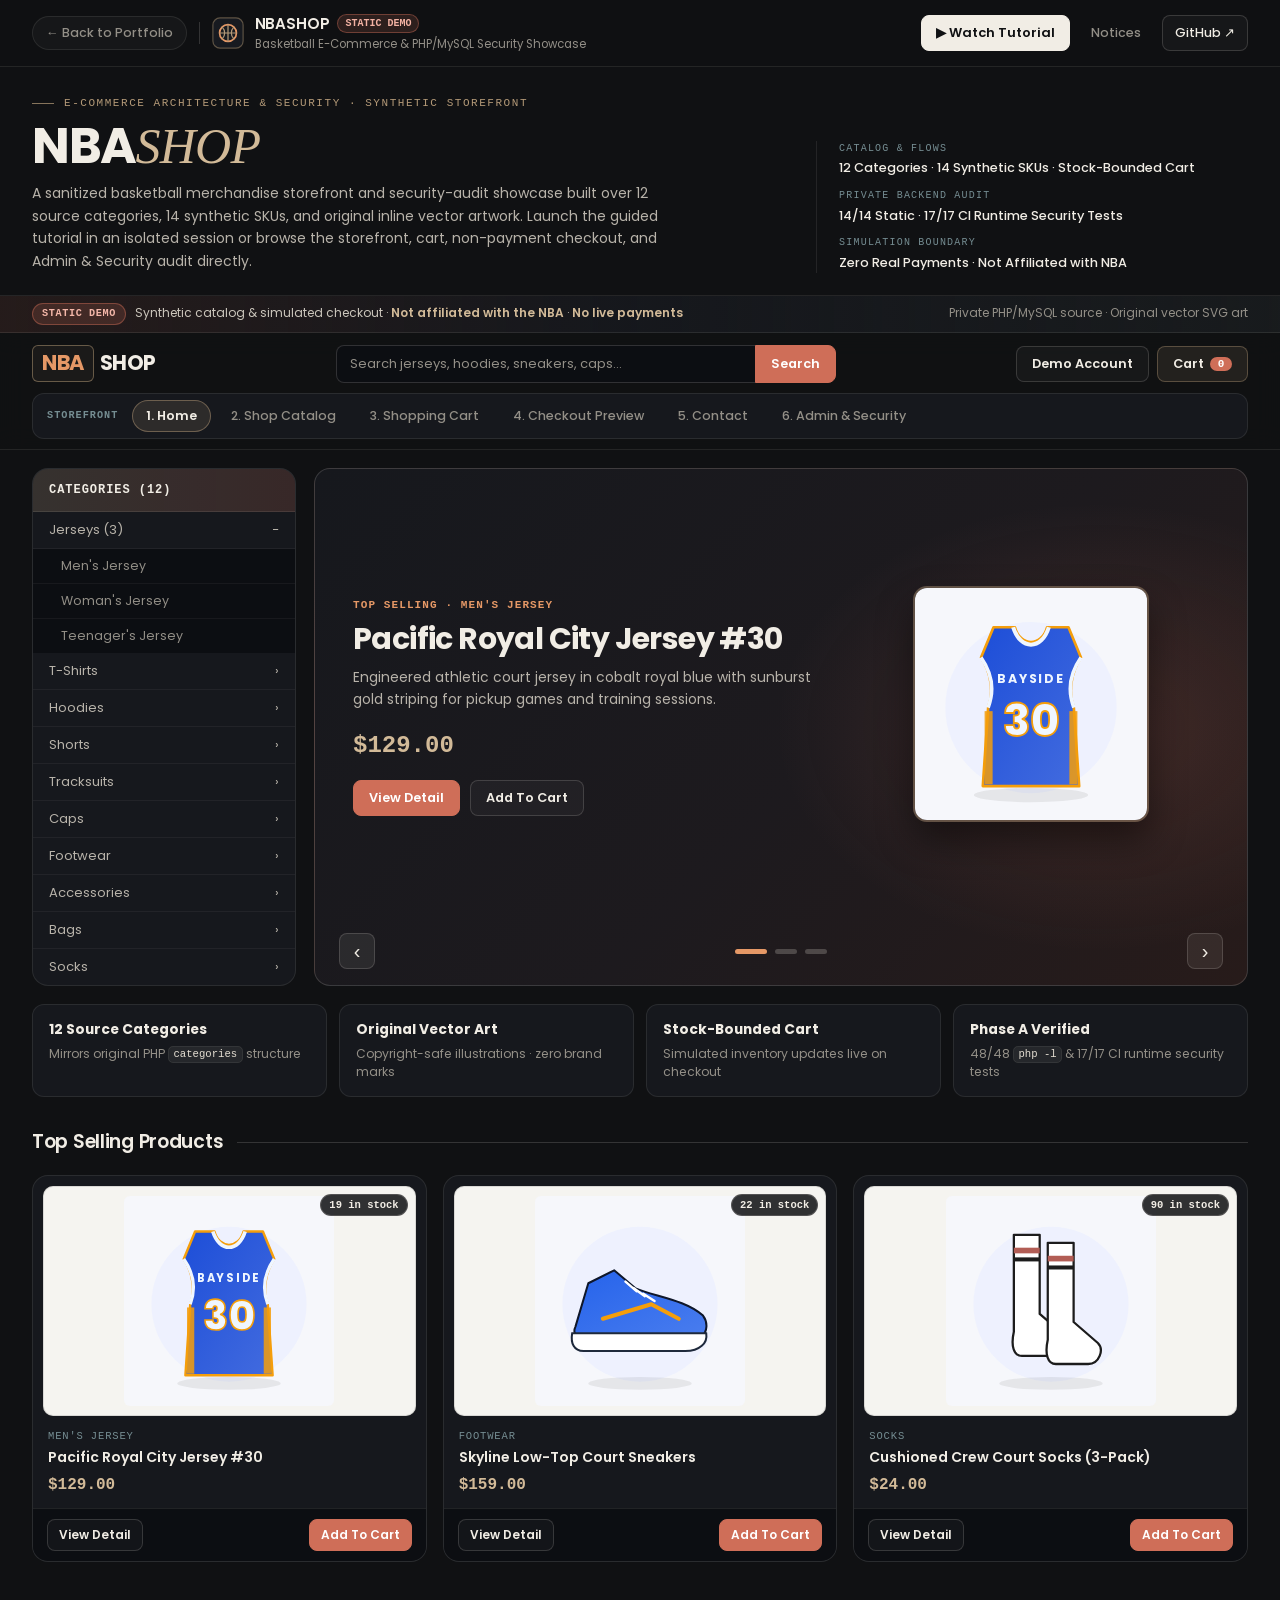
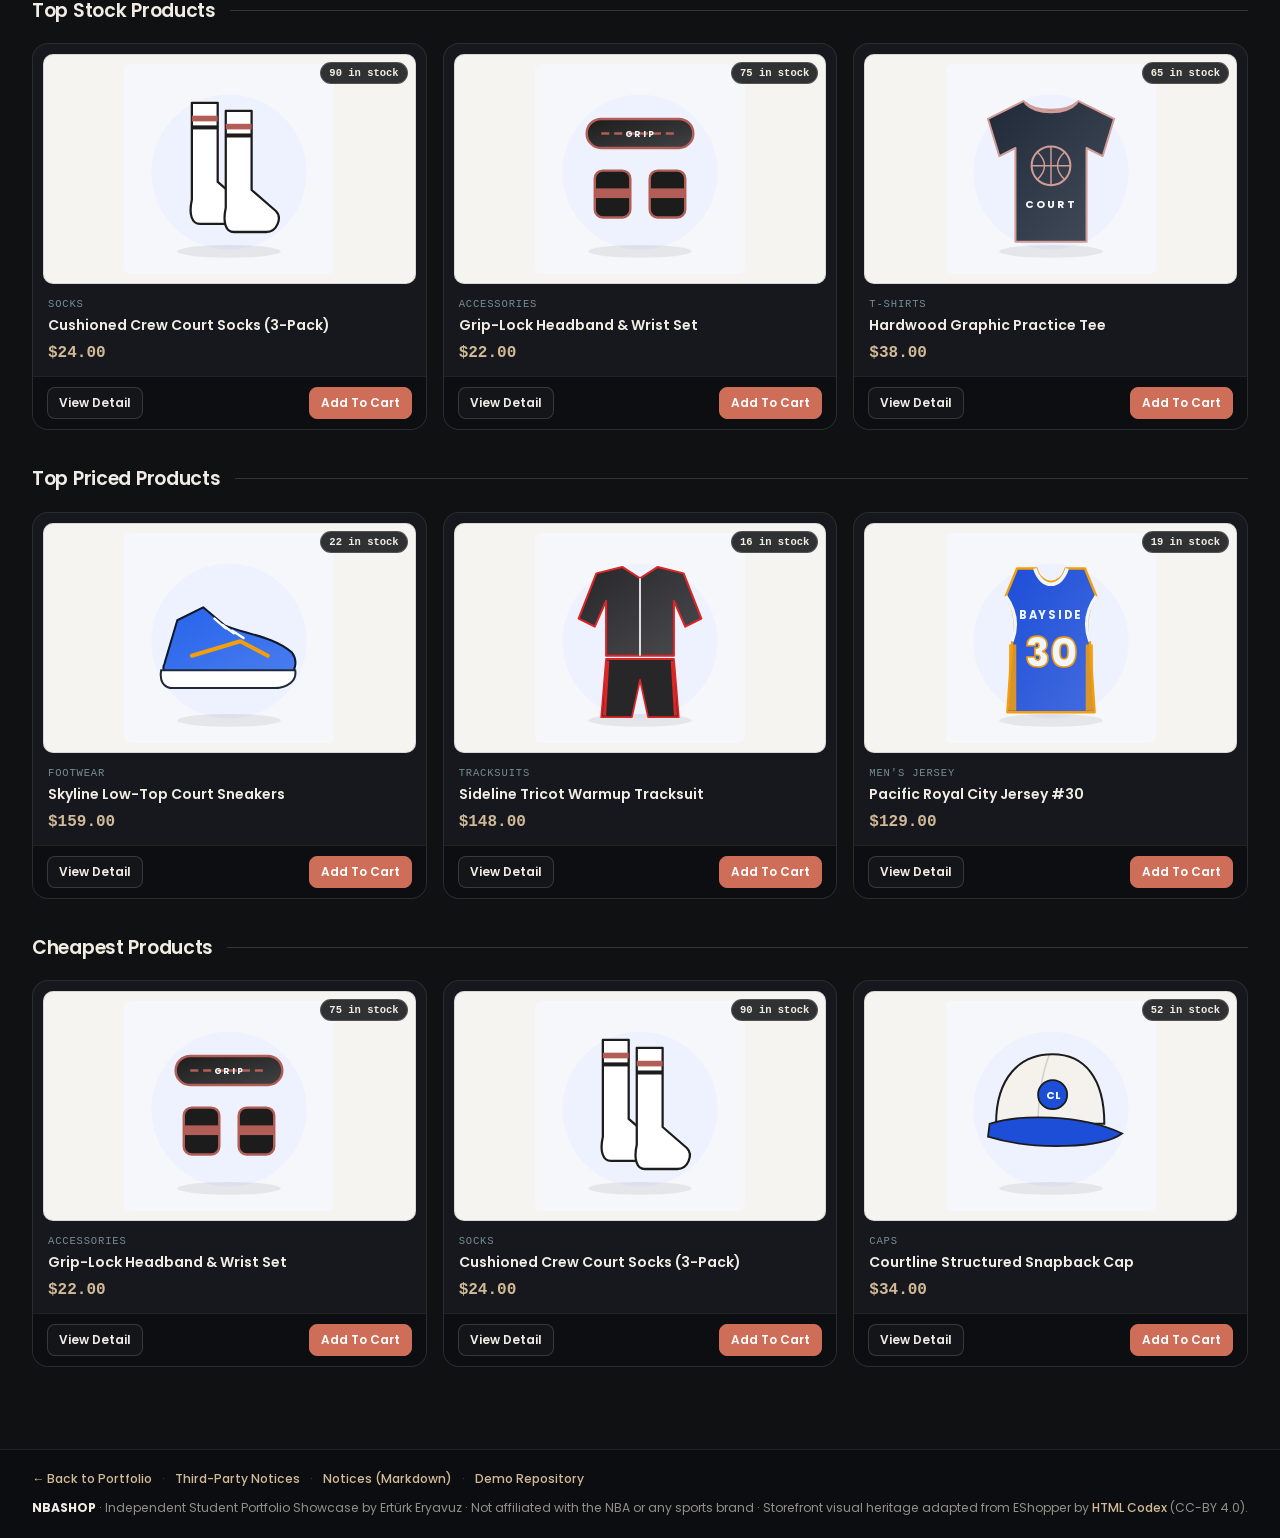
==== commit bdf119cd: "Improve demo design and add guided tutorial" ====
--- a/docs/index.html
+++ b/docs/index.html
@@ -16,21 +16,81 @@
 <body>
   <a class="skip-link" href="#main-content">Skip to storefront content</a>
 
+  <!-- Primary Portfolio V3 Topbar -->
+  <div class="portfolio-topbar" role="banner">
+    <div class="container topbar-inner">
+      <div class="topbar-left">
+        <a class="back-link" href="https://erturkeryavuz.netlify.app/" target="_blank" rel="noopener noreferrer">&larr; Back to Portfolio</a>
+        <span class="topbar-sep" aria-hidden="true"></span>
+        <div class="pf-brand">
+          <svg class="pf-brand-mark" viewBox="0 0 36 36" width="32" height="32" aria-hidden="true">
+            <rect x="1" y="1" width="34" height="34" rx="8" fill="#171A20" stroke="#B49A78" stroke-opacity="0.48" stroke-width="1.3" />
+            <circle cx="18" cy="18" r="9.5" fill="none" stroke="#E59866" stroke-width="1.9" />
+            <path d="M8.8 18 H27.2 M18 8.8 V27.2 M11.5 11.4 C15.2 15.2 15.2 20.8 11.5 24.6 M24.5 11.4 C20.8 15.2 20.8 20.8 24.5 24.6" fill="none" stroke="#B49A78" stroke-width="1.35" stroke-linecap="round" />
+          </svg>
+          <div>
+            <div class="pf-brand-title-row">
+              <span class="pf-brand-name">NBASHOP</span>
+              <span class="pf-badge mono">STATIC DEMO</span>
+            </div>
+            <p class="pf-brand-sub">Basketball E-Commerce &amp; PHP/MySQL Security Showcase</p>
+          </div>
+        </div>
+      </div>
+
+      <div class="pf-actions">
+        <button type="button" class="btn-tutorial" id="btnWatchTutorial" aria-controls="tutorialDock" aria-expanded="false">
+          &#9654; Watch Tutorial
+        </button>
+        <a class="btn-pf-ghost" href="notices.html">Notices</a>
+        <a class="btn-pf-outline" href="https://github.com/erturkeryavuz/nbashop-demo" target="_blank" rel="noopener noreferrer">
+          GitHub &#8599;
+        </a>
+      </div>
+    </div>
+  </div>
+
+  <!-- Editorial Portfolio V3 Project Hero -->
+  <section class="portfolio-hero" aria-labelledby="pfHeroHeading">
+    <div class="container pf-hero-grid">
+      <div class="pf-hero-copy">
+        <p class="pf-hero-kicker">E-Commerce Architecture &amp; Security &middot; Synthetic Storefront</p>
+        <h1 id="pfHeroHeading" class="pf-hero-title">NBA<em>SHOP</em></h1>
+        <p class="pf-hero-desc">
+          A sanitized basketball merchandise storefront and security-audit showcase built over 12 source categories, 14 synthetic SKUs, and original inline vector artwork. Launch the guided tutorial in an isolated session or browse the storefront, cart, non-payment checkout, and Admin &amp; Security audit directly.
+        </p>
+      </div>
+      <aside class="pf-hero-meta" aria-label="Project summary">
+        <div class="pf-meta-item">
+          <span class="pf-meta-label">Catalog &amp; Flows</span>
+          <span class="pf-meta-value">12 Categories &middot; 14 Synthetic SKUs &middot; Stock-Bounded Cart</span>
+        </div>
+        <div class="pf-meta-item">
+          <span class="pf-meta-label">Private Backend Audit</span>
+          <span class="pf-meta-value">14/14 Static &middot; 17/17 CI Runtime Security Tests</span>
+        </div>
+        <div class="pf-meta-item">
+          <span class="pf-meta-label">Simulation Boundary</span>
+          <span class="pf-meta-value">Zero Real Payments &middot; Not Affiliated with NBA</span>
+        </div>
+      </aside>
+    </div>
+  </section>
+
   <!-- Honest Portfolio & Non-Affiliation Disclosure Bar -->
   <div class="demo-ribbon" role="region" aria-label="Simulation and non-affiliation disclosure">
     <div class="container ribbon-inner">
       <div class="ribbon-left">
-        <span class="ribbon-badge">STATIC DEMO</span>
+        <span class="ribbon-badge mono">STATIC DEMO</span>
         <span>Synthetic catalog &amp; simulated checkout &middot; <strong>Not affiliated with the NBA</strong> &middot; <strong>No live payments</strong></span>
       </div>
       <div class="ribbon-right">
-        <a href="notices.html">Notices &amp; Licensing</a>
-        <a href="https://github.com/erturkeryavuz/nbashop-demo" target="_blank" rel="noopener noreferrer">Demo Repo</a>
+        <span class="ribbon-meta">Private PHP/MySQL source &middot; Original vector SVG art</span>
       </div>
     </div>
   </div>
 
-  <!-- Storefront Header -->
+  <!-- Storefront Utility Header & Primary 6-Tab Navigation -->
   <header class="site-header">
     <div class="container header-main">
       <a class="brand-wordmark" href="#home" data-nav="home">
@@ -49,7 +109,7 @@
         </button>
         <button type="button" class="btn btn-cart" id="cart-trigger" data-nav="cart" aria-label="Open shopping cart">
           <span>Cart</span>
-          <span class="cart-pill" id="header-cart-badge">0</span>
+          <span class="cart-pill mono" id="header-cart-badge">0</span>
         </button>
       </div>
     </div>
@@ -58,12 +118,13 @@
     <div class="nav-strip">
       <div class="container">
         <nav class="main-nav" role="tablist" aria-label="NBASHOP storefront sections">
-          <button type="button" class="nav-tab active" role="tab" id="tab-home" aria-selected="true" aria-controls="view-home" data-view="home">Home</button>
-          <button type="button" class="nav-tab" role="tab" id="tab-shop" aria-selected="false" aria-controls="view-shop" data-view="shop" tabindex="-1">Shop Catalog</button>
-          <button type="button" class="nav-tab" role="tab" id="tab-cart" aria-selected="false" aria-controls="view-cart" data-view="cart" tabindex="-1">Shopping Cart</button>
-          <button type="button" class="nav-tab" role="tab" id="tab-checkout" aria-selected="false" aria-controls="view-checkout" data-view="checkout" tabindex="-1">Checkout Preview</button>
-          <button type="button" class="nav-tab" role="tab" id="tab-contact" aria-selected="false" aria-controls="view-contact" data-view="contact" tabindex="-1">Contact</button>
-          <button type="button" class="nav-tab" role="tab" id="tab-admin" aria-selected="false" aria-controls="view-admin" data-view="admin" tabindex="-1">Admin &amp; Security</button>
+          <span class="nav-label mono">Storefront</span>
+          <button type="button" class="nav-tab active" role="tab" id="tab-home" aria-selected="true" aria-controls="view-home" data-view="home">1. Home</button>
+          <button type="button" class="nav-tab" role="tab" id="tab-shop" aria-selected="false" aria-controls="view-shop" data-view="shop" tabindex="-1">2. Shop Catalog</button>
+          <button type="button" class="nav-tab" role="tab" id="tab-cart" aria-selected="false" aria-controls="view-cart" data-view="cart" tabindex="-1">3. Shopping Cart</button>
+          <button type="button" class="nav-tab" role="tab" id="tab-checkout" aria-selected="false" aria-controls="view-checkout" data-view="checkout" tabindex="-1">4. Checkout Preview</button>
+          <button type="button" class="nav-tab" role="tab" id="tab-contact" aria-selected="false" aria-controls="view-contact" data-view="contact" tabindex="-1">5. Contact</button>
+          <button type="button" class="nav-tab" role="tab" id="tab-admin" aria-selected="false" aria-controls="view-admin" data-view="admin" tabindex="-1">6. Admin &amp; Security</button>
         </nav>
       </div>
     </div>
@@ -72,9 +133,33 @@
   <div class="toast-region" id="toast-region" aria-live="polite" aria-atomic="true"></div>
 
   <main id="main-content" class="container main-content">
+    <!-- Interactive Watch Tutorial Dock (Isolated Synthetic Session) -->
+    <section id="tutorialDock" class="tutorial-dock" aria-label="Guided tutorial controls" hidden>
+      <div class="tutorial-dock-top">
+        <div class="tutorial-meta">
+          <span id="tutorialStepBadge" class="tutorial-step-badge mono">Stage 1 / 10</span>
+          <span id="tutorialStateBadge" class="tutorial-state-badge mono">Playing</span>
+          <h2 id="tutorialStageTitle" class="tutorial-stage-title">Storefront Overview &amp; Featured Merchandise</h2>
+        </div>
+        <div class="tutorial-controls" role="group" aria-label="Tutorial playback controls">
+          <button id="btnTutPrev" class="tut-btn tut-btn-ghost" type="button">&larr; Previous</button>
+          <button id="btnTutPlayPause" class="tut-btn tut-btn-primary" type="button" aria-pressed="true">Pause</button>
+          <button id="btnTutNext" class="tut-btn tut-btn-ghost" type="button">Next &rarr;</button>
+          <button id="btnTutRestart" class="tut-btn tut-btn-ghost" type="button">Restart</button>
+          <button id="btnTutExit" class="tut-btn tut-btn-outline" type="button">Exit / Explore Manually</button>
+        </div>
+      </div>
+      <div class="tutorial-progress-track" role="progressbar" id="tutorialProgress" aria-label="Tutorial progress" aria-valuemin="1" aria-valuemax="10" aria-valuenow="1">
+        <div id="tutorialProgressFill" class="tutorial-progress-fill" style="width: 10%;"></div>
+      </div>
+      <p id="tutorialNarration" class="tutorial-narration" aria-live="polite"></p>
+      <div id="tutorialActionStatus" class="tutorial-action-status mono" role="status" aria-live="polite" hidden></div>
+    </section>
+    <div id="srAnnouncer" class="sr-only" aria-live="assertive"></div>
+
     <!-- ==================== VIEW 1: HOME (EShopper Layout) ==================== -->
     <section id="view-home" class="view-panel active" role="tabpanel" aria-labelledby="tab-home">
-      <div class="hero-layout">
+      <div id="home-hero-layout" class="hero-layout">
         <!-- Left Vertical 12-Category Rail -->
         <aside class="category-rail" aria-label="Storefront product categories">
           <div class="rail-header">Categories (12)</div>
@@ -93,7 +178,7 @@
       </div>
 
       <!-- Value Strip (Original EShopper Storefront Highlights) -->
-      <div class="highlights-grid">
+      <div id="home-highlights" class="highlights-grid">
         <div class="highlight-card">
           <strong>12 Source Categories</strong>
           <span>Mirrors original PHP <code>categories</code> structure</span>
@@ -118,8 +203,8 @@
 
     <!-- ==================== VIEW 2: SHOP CATALOG ==================== -->
     <section id="view-shop" class="view-panel" role="tabpanel" aria-labelledby="tab-shop" hidden>
-      <div class="shop-layout">
-        <aside class="filter-sidebar card-panel" aria-label="Catalog filters">
+      <div id="shop-layout" class="shop-layout">
+        <aside id="shop-filter-sidebar" class="filter-sidebar card-panel" aria-label="Catalog filters">
           <div class="filter-head">
             <h2>Filter Catalog</h2>
             <button type="button" class="btn-link" id="reset-filters-btn">Reset</button>
@@ -152,8 +237,8 @@
           </fieldset>
         </aside>
 
-        <div class="shop-results">
-          <div class="shop-toolbar">
+        <div id="shop-results" class="shop-results">
+          <div id="shop-toolbar" class="shop-toolbar">
             <div class="results-summary" id="shop-count">Showing 0 synthetic products</div>
             <div class="sort-wrap">
               <label for="shop-sort">Sort by</label>
@@ -174,8 +259,8 @@
 
     <!-- ==================== VIEW 3: SHOPPING CART ==================== -->
     <section id="view-cart" class="view-panel" role="tabpanel" aria-labelledby="tab-cart" hidden>
-      <div class="cart-layout">
-        <div class="card-panel">
+      <div id="cart-layout" class="cart-layout">
+        <div id="cart-items-card" class="card-panel">
           <div class="panel-title-row">
             <h2>Shopping Cart</h2>
             <span class="tag-pill">Simulated Local State</span>
@@ -196,7 +281,7 @@
           </div>
         </div>
 
-        <aside class="card-panel summary-card">
+        <aside id="cart-summary-card" class="card-panel summary-card">
           <h3>Cart Summary</h3>
           <div class="summary-row">
             <span>Subtotal</span>
@@ -287,7 +372,7 @@
           </button>
         </form>
 
-        <aside class="card-panel summary-card">
+        <aside id="checkout-summary-card" class="card-panel summary-card">
           <h3>Order Summary</h3>
           <div id="checkout-summary-items"></div>
           <div class="summary-row">
@@ -320,7 +405,7 @@
 
     <!-- ==================== VIEW 5: CONTACT ==================== -->
     <section id="view-contact" class="view-panel" role="tabpanel" aria-labelledby="tab-contact" hidden>
-      <div class="cart-layout">
+      <div id="contact-layout" class="cart-layout">
         <form id="contact-form" class="card-panel">
           <div class="panel-title-row">
             <h2>Contact Storefront (Simulated)</h2>
@@ -369,7 +454,8 @@
         synthetic browser state. All metrics reflect simulated fixture/session totals &mdash; not real business revenue.
       </div>
 
-      <div class="kpi-strip">
+      <div id="admin-overview-zone">
+      <div id="admin-kpi-strip" class="kpi-strip">
         <div class="kpi-box">
           <div class="kpi-lbl">Simulated Order Volume</div>
           <div class="kpi-val" id="adm-sales">$191.00</div>
@@ -388,16 +474,16 @@
         </div>
       </div>
 
-      <div class="two-col">
-        <section class="card-panel">
+      <div id="admin-two-col" class="two-col">
+        <section id="admin-stock-card" class="card-panel">
           <h3>Category Stock Distribution</h3>
           <div class="bar-list" id="adm-category-bars"></div>
         </section>
 
-        <section class="card-panel">
+        <section id="admin-orders-card" class="card-panel">
           <h3>Simulated Orders &amp; Inquiries</h3>
           <h4 class="sub-heading">Recent Demo Orders</h4>
-          <div class="table-scroll table-compact">
+          <div id="adm-orders-wrap" class="table-scroll table-compact">
             <table class="clean-table">
               <thead>
                 <tr><th>Order #</th><th>Customer</th><th class="num">Total</th><th>Est. Delivery</th></tr>
@@ -405,19 +491,22 @@
               <tbody id="adm-orders-body"></tbody>
             </table>
           </div>
-          <h4 class="sub-heading" style="margin-top: 16px;">Admin Inbox Messages</h4>
-          <div class="table-scroll table-compact">
-            <table class="clean-table">
-              <thead>
-                <tr><th>From</th><th>Subject</th><th>Message</th></tr>
-              </thead>
-              <tbody id="adm-messages-body"></tbody>
-            </table>
+          <div id="admin-inbox-section" class="admin-inbox-section">
+            <h4 id="admin-inbox-heading" class="sub-heading" style="margin-top: 16px;">Admin Inbox Messages</h4>
+            <div id="adm-messages-wrap" class="table-scroll table-compact">
+              <table class="clean-table">
+                <thead>
+                  <tr><th>From</th><th>Subject</th><th>Message</th></tr>
+                </thead>
+                <tbody id="adm-messages-body"></tbody>
+              </table>
+            </div>
           </div>
         </section>
       </div>
-
-      <section class="card-panel" style="margin-top: 18px;">
+      </div>
+
+      <section id="admin-security-card" class="card-panel" style="margin-top: 18px;">
         <div class="panel-title-row">
           <h3>Phase A Security Remediation &amp; Verification Matrix</h3>
           <span class="tag-pill tag-ok">17/17 CI Runtime &amp; 14/14 Offline Tests Passing</span>
@@ -456,18 +545,22 @@
     </div>
   </div>
 
-  <!-- Footer (Preserving HTML Codex CC-BY 4.0 Attribution) -->
+  <!-- Footer (Portfolio V3 Consistent Footer + Preserving HTML Codex CC-BY 4.0 Attribution) -->
   <footer class="site-footer">
     <div class="container footer-inner">
-      <div>
+      <div class="footer-links">
+        <a href="https://erturkeryavuz.netlify.app/" target="_blank" rel="noopener noreferrer">&larr; Back to Portfolio</a>
+        <span class="footer-sep" aria-hidden="true">&middot;</span>
+        <a href="notices.html">Third-Party Notices</a>
+        <span class="footer-sep" aria-hidden="true">&middot;</span>
+        <a href="THIRD-PARTY-NOTICES.md">Notices (Markdown)</a>
+        <span class="footer-sep" aria-hidden="true">&middot;</span>
+        <a href="https://github.com/erturkeryavuz/nbashop-demo" target="_blank" rel="noopener noreferrer">Demo Repository</a>
+      </div>
+      <div class="footer-meta">
         <strong>NBASHOP</strong> &middot; Independent Student Portfolio Showcase by Ert&uuml;rk Eryavuz &middot;
         Not affiliated with the NBA or any sports brand &middot; Storefront visual heritage adapted from EShopper by
         <a href="https://htmlcodex.com" target="_blank" rel="noopener noreferrer">HTML Codex</a> (CC-BY 4.0).
-      </div>
-      <div class="footer-links">
-        <a href="notices.html">Third-Party Notices</a>
-        <a href="THIRD-PARTY-NOTICES.md">Notices (Markdown)</a>
-        <a href="https://github.com/erturkeryavuz/nbashop-demo" target="_blank" rel="noopener noreferrer">Demo Repository</a>
       </div>
     </div>
   </footer>
--- a/docs/styles.css
+++ b/docs/styles.css
@@ -1,23 +1,38 @@
 :root {
-  /* Faithful EShopper NBASHOP palette with WCAG-AA contrast refinement */
-  --bg: #ffffff;
-  --surface: #ffffff;
-  --secondary: #edf1ff;
-  --surface-soft: #f7f8fc;
-  --primary: #b25d55;       /* WCAG-AA foreground/button primary derived from #D19C97 */
-  --primary-hover: #964942;
-  --accent-soft: #d19c97;   /* Original NBASHOP decorative rose-terracotta */
-  --dark: #1c1c1c;
-  --body: #4b5563;
-  --muted: #6b7280;
-  --border: #dfe5f5;
-  --border-strong: #c8d2ec;
-  --ok: #0f766e;
-  --warn-bg: #fff7ed;
-  --warn-border: #fdba74;
-  --warn-text: #9a3412;
-
-  --font: "Poppins", -apple-system, BlinkMacSystemFont, "Segoe UI", Roboto, sans-serif;
+  /* Portfolio V3 Shared Foundation */
+  --bg: #101113;
+  --surface: #16181d;
+  --surface-elev: #1c1e22;
+  --surface-deep: #0c0e12;
+  --border: rgba(241, 237, 229, 0.09);
+  --border-strong: rgba(241, 237, 229, 0.16);
+  --text: #f1ede5;
+  --body: #b8b3aa;
+  --muted: #938f87;
+  --teal: #758d92;
+
+  /* NBASHOP Court-Culture Retail Accents (Bronze + Restrained Court Terracotta/Amber) */
+  --bronze: #b49a78;
+  --bronze-soft: #d2ba98;
+  --primary: #cf6e58;
+  --primary-hover: #df7d66;
+  --amber: #e59866;
+  --emerald: #34d399;
+  --sky: #56b4e9;
+  --danger: #f0768a;
+
+  /* Studio Plinth for Original Vector Product Artwork */
+  --plinth-bg: #f5f4f0;
+  --plinth-border: rgba(16, 17, 19, 0.12);
+
+  /* Radii & Typography */
+  --radius-sm: 8px;
+  --radius-md: 12px;
+  --radius-lg: 16px;
+  --font: "Poppins", -apple-system, BlinkMacSystemFont, "SF Pro Text", "Segoe UI", Roboto, sans-serif;
+  --font-display: "SF Pro Display", "Poppins", -apple-system, BlinkMacSystemFont, "Segoe UI", sans-serif;
+  --font-serif: "Iowan Old Style", Georgia, "Times New Roman", serif;
+  --font-mono: ui-monospace, "SF Mono", SFMono-Regular, Menlo, Monaco, Consolas, monospace;
 }
 
 *,
@@ -31,19 +46,44 @@
   margin: 0;
   padding: 0;
   background: var(--bg);
-  color: var(--dark);
+  color: var(--text);
   font-family: var(--font);
   font-size: 14.5px;
   line-height: 1.55;
   -webkit-font-smoothing: antialiased;
+  overflow-x: clip;
+}
+
+body {
+  position: relative;
+  min-height: 100vh;
+}
+
+body::before {
+  content: "";
+  position: fixed;
+  inset: 0;
+  pointer-events: none;
+  z-index: -1;
+  background:
+    radial-gradient(660px 380px at 12% 0%, rgba(180, 154, 120, 0.085), transparent 65%),
+    radial-gradient(740px 420px at 88% 8%, rgba(207, 110, 88, 0.075), transparent 68%),
+    radial-gradient(540px 320px at 50% 100%, rgba(117, 141, 146, 0.05), transparent 70%);
 }
 
 code {
-  font-family: ui-monospace, SFMono-Regular, Menlo, Monaco, Consolas, monospace;
-  font-size: 0.88em;
-  background: var(--secondary);
-  padding: 0.1em 0.35em;
-  border-radius: 3px;
+  font-family: var(--font-mono);
+  font-size: 0.87em;
+  background: rgba(241, 237, 229, 0.07);
+  color: #e4ded2;
+  padding: 0.12em 0.42em;
+  border-radius: 5px;
+  border: 1px solid rgba(241, 237, 229, 0.07);
+}
+
+.mono {
+  font-family: var(--font-mono);
+  font-variant-numeric: tabular-nums;
 }
 
 .sr-only {
@@ -54,6 +94,7 @@
   margin: -1px;
   overflow: hidden;
   clip: rect(0, 0, 0, 0);
+  white-space: nowrap;
   border: 0;
 }
 
@@ -61,9 +102,10 @@
   position: absolute;
   left: -9999px;
   top: 8px;
-  background: var(--dark);
-  color: #ffffff;
+  background: var(--text);
+  color: var(--bg);
   padding: 8px 14px;
+  border-radius: var(--radius-sm);
   font-weight: 600;
   z-index: 200;
 }
@@ -73,15 +115,268 @@
 }
 
 .container {
-  max-width: 1240px;
+  max-width: 1260px;
   margin: 0 auto;
-  padding: 0 20px;
-}
-
-/* Demo Disclosure Ribbon */
+  padding: 0 22px;
+}
+
+/* ==================== PORTFOLIO V3 TOPBAR ==================== */
+.portfolio-topbar {
+  background: rgba(16, 17, 19, 0.92);
+  border-bottom: 1px solid var(--border);
+  backdrop-filter: blur(12px);
+}
+
+.topbar-inner {
+  display: flex;
+  flex-wrap: wrap;
+  align-items: center;
+  justify-content: space-between;
+  gap: 12px 16px;
+  padding-top: 12px;
+  padding-bottom: 12px;
+}
+
+.topbar-left {
+  display: flex;
+  flex-wrap: wrap;
+  align-items: center;
+  gap: 12px;
+  min-width: 0;
+}
+
+.back-link {
+  display: inline-flex;
+  align-items: center;
+  text-decoration: none;
+  font-size: 12.5px;
+  font-weight: 500;
+  color: var(--muted);
+  background: rgba(241, 237, 229, 0.03);
+  border: 1px solid var(--border);
+  border-radius: 999px;
+  padding: 6px 13px;
+  white-space: nowrap;
+  transition: color 0.16s ease, border-color 0.16s ease, background 0.16s ease;
+}
+
+.back-link:hover,
+.back-link:focus-visible {
+  color: var(--text);
+  border-color: rgba(180, 154, 120, 0.5);
+  background: rgba(241, 237, 229, 0.06);
+}
+
+.topbar-sep {
+  width: 1px;
+  height: 22px;
+  background: var(--border-strong);
+}
+
+.pf-brand {
+  display: flex;
+  align-items: center;
+  gap: 11px;
+  min-width: 0;
+}
+
+.pf-brand-mark {
+  flex-shrink: 0;
+}
+
+.pf-brand-title-row {
+  display: flex;
+  align-items: center;
+  gap: 8px;
+}
+
+.pf-brand-name {
+  font-family: var(--font-display);
+  font-size: 15px;
+  font-weight: 600;
+  letter-spacing: -0.01em;
+  color: var(--text);
+}
+
+.pf-badge {
+  font-size: 10px;
+  font-weight: 600;
+  padding: 1px 7px;
+  border-radius: 999px;
+  background: rgba(207, 110, 88, 0.16);
+  border: 1px solid rgba(207, 110, 88, 0.42);
+  color: #f3b2a3;
+}
+
+.pf-brand-sub {
+  margin: 1px 0 0;
+  font-size: 11.5px;
+  color: var(--muted);
+}
+
+.pf-actions {
+  display: flex;
+  flex-wrap: wrap;
+  align-items: center;
+  gap: 8px;
+}
+
+.btn-tutorial {
+  appearance: none;
+  border: 1px solid var(--text);
+  background: var(--text);
+  color: var(--bg);
+  font-family: var(--font);
+  font-size: 13px;
+  font-weight: 600;
+  padding: 7px 14px;
+  border-radius: var(--radius-sm);
+  cursor: pointer;
+  white-space: nowrap;
+  transition: background 0.16s ease, border-color 0.16s ease;
+}
+
+.btn-tutorial:hover,
+.btn-tutorial:focus-visible {
+  background: #ffffff;
+  border-color: #ffffff;
+}
+
+.btn-tutorial[aria-expanded="true"] {
+  background: var(--bronze);
+  border-color: var(--bronze);
+  color: var(--bg);
+}
+
+.btn-pf-ghost,
+.btn-pf-outline {
+  text-decoration: none;
+  font-size: 12.5px;
+  font-weight: 500;
+  padding: 7px 12px;
+  border-radius: var(--radius-sm);
+  white-space: nowrap;
+  transition: background 0.16s ease, border-color 0.16s ease, color 0.16s ease;
+}
+
+.btn-pf-ghost {
+  color: var(--muted);
+  border: 1px solid transparent;
+}
+
+.btn-pf-ghost:hover,
+.btn-pf-ghost:focus-visible {
+  color: var(--text);
+  background: var(--surface-elev);
+  border-color: var(--border);
+}
+
+.btn-pf-outline {
+  color: var(--text);
+  background: rgba(241, 237, 229, 0.03);
+  border: 1px solid var(--border-strong);
+}
+
+.btn-pf-outline:hover,
+.btn-pf-outline:focus-visible {
+  border-color: rgba(180, 154, 120, 0.55);
+  background: var(--surface-elev);
+  color: #ffffff;
+}
+
+/* ==================== EDITORIAL PORTFOLIO V3 HERO ==================== */
+.portfolio-hero {
+  padding: 28px 0 22px;
+  border-bottom: 1px solid var(--border);
+}
+
+.pf-hero-grid {
+  display: grid;
+  grid-template-columns: minmax(0, 1.65fr) minmax(260px, 0.95fr);
+  gap: 22px 34px;
+  align-items: end;
+}
+
+.pf-hero-kicker {
+  margin: 0 0 8px;
+  font-family: var(--font-mono);
+  font-size: 11px;
+  font-weight: 500;
+  letter-spacing: 0.14em;
+  text-transform: uppercase;
+  color: var(--bronze);
+  display: flex;
+  align-items: center;
+  gap: 10px;
+}
+
+.pf-hero-kicker::before {
+  content: "";
+  display: inline-block;
+  width: 22px;
+  height: 1px;
+  background: var(--bronze);
+  opacity: 0.72;
+}
+
+.pf-hero-title {
+  margin: 0 0 10px;
+  font-family: var(--font-display);
+  font-size: clamp(34px, 4.3vw, 50px);
+  font-weight: 700;
+  line-height: 1.04;
+  letter-spacing: -0.03em;
+  color: var(--text);
+}
+
+.pf-hero-title em {
+  font-family: var(--font-serif);
+  font-style: italic;
+  font-weight: 400;
+  color: var(--bronze-soft);
+  letter-spacing: -0.015em;
+}
+
+.pf-hero-desc {
+  margin: 0;
+  font-size: 14px;
+  line-height: 1.62;
+  color: var(--body);
+  max-width: 660px;
+}
+
+.pf-hero-meta {
+  display: flex;
+  flex-direction: column;
+  gap: 10px;
+  padding-left: 22px;
+  border-left: 1px solid var(--border);
+}
+
+.pf-meta-item {
+  display: flex;
+  flex-direction: column;
+  gap: 2px;
+}
+
+.pf-meta-label {
+  font-family: var(--font-mono);
+  font-size: 10px;
+  letter-spacing: 0.12em;
+  text-transform: uppercase;
+  color: var(--teal);
+}
+
+.pf-meta-value {
+  font-size: 12.8px;
+  font-weight: 500;
+  color: var(--text);
+}
+
+/* ==================== SIMULATION DISCLOSURE RIBBON ==================== */
 .demo-ribbon {
-  background: var(--dark);
-  color: #e5e7eb;
+  background: linear-gradient(90deg, rgba(207, 110, 88, 0.11), rgba(22, 24, 29, 0.94) 48%, rgba(117, 141, 146, 0.08));
+  border-bottom: 1px solid var(--border);
   font-size: 12px;
 }
 
@@ -90,7 +385,7 @@
   flex-wrap: wrap;
   align-items: center;
   justify-content: space-between;
-  gap: 8px 14px;
+  gap: 6px 14px;
   padding-top: 7px;
   padding-bottom: 7px;
 }
@@ -99,40 +394,38 @@
   display: flex;
   flex-wrap: wrap;
   align-items: center;
-  gap: 8px;
+  gap: 9px;
+  color: #cbc6bc;
+}
+
+.ribbon-left strong {
+  color: var(--bronze-soft);
+  font-weight: 600;
 }
 
 .ribbon-badge {
-  background: var(--primary);
-  color: #ffffff;
-  font-weight: 600;
-  font-size: 10.5px;
-  letter-spacing: 0.05em;
-  padding: 2px 8px;
-}
-
-.ribbon-right {
-  display: flex;
-  gap: 14px;
-}
-
-.ribbon-right a {
-  color: #f3d2ce;
-  text-decoration: none;
-  font-weight: 500;
-}
-
-.ribbon-right a:hover {
-  text-decoration: underline;
-}
-
-/* Header */
+  background: rgba(207, 110, 88, 0.18);
+  color: #f4b7a9;
+  border: 1px solid rgba(207, 110, 88, 0.44);
+  font-weight: 600;
+  font-size: 10.2px;
+  letter-spacing: 0.06em;
+  padding: 2px 9px;
+  border-radius: 999px;
+}
+
+.ribbon-meta {
+  color: var(--muted);
+}
+
+/* ==================== STOREFRONT UTILITY BAR & 6-TAB NAV ==================== */
 .site-header {
-  background: #ffffff;
+  background: rgba(16, 17, 19, 0.94);
   border-bottom: 1px solid var(--border);
   position: sticky;
   top: 0;
   z-index: 40;
+  backdrop-filter: blur(12px);
 }
 
 .header-main {
@@ -140,52 +433,66 @@
   flex-wrap: wrap;
   align-items: center;
   justify-content: space-between;
-  gap: 12px 20px;
-  padding-top: 14px;
-  padding-bottom: 14px;
+  gap: 10px 18px;
+  padding-top: 12px;
+  padding-bottom: 10px;
 }
 
 .brand-wordmark {
   display: inline-flex;
   align-items: center;
   text-decoration: none;
-  font-size: 26px;
-  font-weight: 600;
-  color: var(--dark);
+  font-family: var(--font-display);
+  font-size: 21px;
+  font-weight: 700;
+  color: var(--text);
   letter-spacing: -0.02em;
 }
 
 .brand-box {
-  color: var(--primary);
+  color: var(--amber);
   font-weight: 700;
-  border: 2px solid var(--border-strong);
-  padding: 2px 12px;
+  border: 1.5px solid rgba(180, 154, 120, 0.5);
+  background: rgba(180, 154, 120, 0.08);
+  border-radius: 6px;
+  padding: 1px 9px;
   margin-right: 6px;
 }
 
 .header-search {
   display: flex;
-  flex: 1 1 320px;
-  max-width: 520px;
+  flex: 1 1 300px;
+  max-width: 500px;
 }
 
 .header-search input {
   flex: 1;
   min-width: 0;
+  background: var(--surface-deep);
+  color: var(--text);
   border: 1px solid var(--border-strong);
   border-right: none;
-  padding: 9px 13px;
+  border-radius: var(--radius-sm) 0 0 var(--radius-sm);
+  padding: 8px 13px;
   font-family: var(--font);
-  font-size: 13.5px;
+  font-size: 13px;
+}
+
+.header-search input::placeholder {
+  color: var(--muted);
+}
+
+.header-search .btn {
+  border-radius: 0 var(--radius-sm) var(--radius-sm) 0;
 }
 
 .header-tools {
   display: flex;
   align-items: center;
-  gap: 10px;
-}
-
-/* Buttons */
+  gap: 8px;
+}
+
+/* ==================== BUTTONS ==================== */
 .btn {
   appearance: none;
   display: inline-flex;
@@ -193,17 +500,18 @@
   justify-content: center;
   gap: 6px;
   font-family: var(--font);
-  font-size: 13px;
-  font-weight: 600;
-  padding: 9px 16px;
+  font-size: 12.8px;
+  font-weight: 600;
+  padding: 8px 15px;
+  border-radius: var(--radius-sm);
   border: 1px solid transparent;
   cursor: pointer;
   text-decoration: none;
-  transition: background 0.15s ease, border-color 0.15s ease, color 0.15s ease;
+  transition: background 0.16s ease, border-color 0.16s ease, color 0.16s ease;
 }
 
 .btn-sm {
-  padding: 6px 12px;
+  padding: 6px 11px;
   font-size: 12px;
 }
 
@@ -223,44 +531,47 @@
 }
 
 .btn-primary:disabled {
-  opacity: 0.5;
+  opacity: 0.45;
   cursor: not-allowed;
 }
 
 .btn-outline {
-  background: #ffffff;
-  color: var(--dark);
+  background: rgba(241, 237, 229, 0.03);
+  color: var(--text);
   border-color: var(--border-strong);
 }
 
 .btn-outline:hover {
-  border-color: var(--primary);
-  color: var(--primary);
+  border-color: rgba(180, 154, 120, 0.58);
+  background: var(--surface-elev);
+  color: #ffffff;
 }
 
 .btn-cart {
-  background: var(--secondary);
-  color: var(--dark);
-  border-color: var(--border-strong);
+  background: rgba(180, 154, 120, 0.12);
+  color: var(--text);
+  border-color: rgba(180, 154, 120, 0.38);
 }
 
 .btn-cart:hover {
-  border-color: var(--primary);
+  border-color: var(--bronze);
+  background: rgba(180, 154, 120, 0.2);
 }
 
 .cart-pill {
   background: var(--primary);
   color: #ffffff;
-  font-size: 11.5px;
+  font-size: 11px;
   min-width: 22px;
   padding: 1px 6px;
+  border-radius: 999px;
   text-align: center;
 }
 
 .btn-link {
   background: none;
   border: none;
-  color: var(--primary);
+  color: var(--bronze-soft);
   font-family: var(--font);
   font-weight: 600;
   font-size: 12.5px;
@@ -268,17 +579,24 @@
   padding: 0;
 }
 
+.btn-link:hover {
+  color: #ffffff;
+  text-decoration: underline;
+}
+
 .btn-danger-outline {
-  background: #ffffff;
-  color: #b91c1c;
-  border: 1px solid #fecaca;
+  background: rgba(240, 118, 138, 0.08);
+  color: #f59aa8;
+  border: 1px solid rgba(240, 118, 138, 0.36);
+  border-radius: 6px;
   padding: 5px 10px;
   font-size: 12px;
   cursor: pointer;
 }
 
 .btn-danger-outline:hover {
-  background: #fef2f2;
+  background: rgba(240, 118, 138, 0.18);
+  color: #ffffff;
 }
 
 button:focus-visible,
@@ -286,77 +604,101 @@
 input:focus-visible,
 select:focus-visible,
 textarea:focus-visible {
-  outline: 2px solid var(--primary);
+  outline: 2px solid var(--sky);
   outline-offset: 2px;
 }
 
-/* Main Navigation Strip */
+/* ==================== WORKSPACE NAVIGATION STRIP ==================== */
 .nav-strip {
-  border-top: 1px solid var(--border);
-  background: var(--surface-soft);
+  padding-bottom: 10px;
 }
 
 .main-nav {
   display: flex;
-  gap: 4px;
+  align-items: center;
+  gap: 6px;
   overflow-x: auto;
   scrollbar-width: thin;
+  background: var(--surface);
+  border: 1px solid var(--border);
+  border-radius: var(--radius-md);
+  padding: 6px 10px;
+}
+
+.nav-label {
+  font-size: 10.2px;
+  font-weight: 600;
+  letter-spacing: 0.1em;
+  text-transform: uppercase;
+  color: var(--teal);
+  padding: 0 8px 0 4px;
+  white-space: nowrap;
 }
 
 .nav-tab {
   appearance: none;
   background: transparent;
-  border: none;
-  border-bottom: 3px solid transparent;
-  color: var(--dark);
+  border: 1px solid transparent;
+  border-radius: 999px;
+  color: var(--muted);
   font-family: var(--font);
-  font-size: 13.5px;
+  font-size: 12.6px;
   font-weight: 500;
-  padding: 12px 16px;
+  padding: 6px 13px;
   cursor: pointer;
   white-space: nowrap;
+  transition: color 0.15s ease, border-color 0.15s ease, background 0.15s ease;
 }
 
 .nav-tab:hover {
-  color: var(--primary);
+  color: var(--text);
+  background: rgba(241, 237, 229, 0.05);
 }
 
 .nav-tab.active {
-  color: var(--primary);
-  font-weight: 600;
-  border-bottom-color: var(--primary);
-}
-
-/* Main Content */
+  color: var(--text);
+  font-weight: 600;
+  background: rgba(180, 154, 120, 0.15);
+  border-color: rgba(180, 154, 120, 0.48);
+}
+
+/* ==================== MAIN WORKSPACE ==================== */
 .main-content,
 .page-section {
-  padding-top: 24px;
-  padding-bottom: 52px;
+  padding-top: 18px;
+  padding-bottom: 48px;
 }
 
 .view-panel[hidden] {
   display: none;
 }
 
-/* Home Hero Layout (Faithful EShopper Sidebar + Carousel) */
+/* ==================== HOME HERO LAYOUT (12-CATEGORY RAIL + COURT CAROUSEL) ==================== */
 .hero-layout {
   display: grid;
-  grid-template-columns: 270px 1fr;
-  gap: 20px;
-  margin-bottom: 24px;
+  grid-template-columns: 264px 1fr;
+  gap: 18px;
+  margin-bottom: 18px;
+  border-radius: var(--radius-lg);
 }
 
 .category-rail {
   border: 1px solid var(--border);
-  background: #ffffff;
+  border-radius: var(--radius-lg);
+  background: var(--surface);
+  overflow: hidden;
 }
 
 .rail-header {
-  background: var(--primary);
-  color: #ffffff;
-  font-weight: 600;
-  font-size: 14px;
-  padding: 14px 20px;
+  background: linear-gradient(90deg, rgba(180, 154, 120, 0.2), rgba(207, 110, 88, 0.18));
+  border-bottom: 1px solid var(--border);
+  color: var(--text);
+  font-family: var(--font-mono);
+  font-weight: 600;
+  font-size: 12px;
+  letter-spacing: 0.08em;
+  text-transform: uppercase;
+  padding: 12px 16px;
 }
 
 .rail-list {
@@ -369,44 +711,54 @@
   appearance: none;
   width: 100%;
   text-align: left;
-  background: #ffffff;
+  background: transparent;
   border: none;
-  border-bottom: 1px solid var(--secondary);
-  padding: 9px 20px;
+  border-bottom: 1px solid rgba(241, 237, 229, 0.05);
+  padding: 8px 16px;
   font-family: var(--font);
-  font-size: 13.5px;
-  color: var(--dark);
+  font-size: 13px;
+  color: var(--body);
   cursor: pointer;
   display: flex;
   justify-content: space-between;
   align-items: center;
+  transition: background 0.14s ease, color 0.14s ease;
+}
+
+.rail-item:last-child,
+.rail-sub-item:last-child {
+  border-bottom: none;
 }
 
 .rail-item:hover,
 .rail-sub-item:hover {
-  background: var(--secondary);
-  color: var(--primary);
+  background: rgba(180, 154, 120, 0.1);
+  color: var(--text);
 }
 
 .rail-sub-group {
-  background: var(--surface-soft);
+  background: var(--surface-deep);
 }
 
 .rail-sub-item {
-  padding-left: 34px;
-  background: var(--surface-soft);
-  font-size: 13px;
+  padding-left: 28px;
+  font-size: 12.5px;
+  color: var(--muted);
 }
 
 .hero-carousel {
   position: relative;
-  background: linear-gradient(125deg, #1c1c1c 0%, #2b2429 60%, #4b2d2b 100%);
-  color: #ffffff;
-  min-height: 410px;
+  background:
+    radial-gradient(460px 320px at 84% 50%, rgba(207, 110, 88, 0.18), transparent 70%),
+    linear-gradient(135deg, #16181d 0%, #1d1a1e 55%, #271b1a 100%);
+  color: var(--text);
+  min-height: 400px;
   display: flex;
   flex-direction: column;
   justify-content: space-between;
-  border: 1px solid var(--border);
+  border: 1px solid var(--border-strong);
+  border-radius: var(--radius-lg);
+  overflow: hidden;
 }
 
 .hero-slide {
@@ -414,38 +766,43 @@
   grid-template-columns: 1.15fr 0.85fr;
   align-items: center;
   gap: 20px;
-  padding: 36px 40px 20px;
+  padding: 32px 38px 16px;
   flex: 1;
 }
 
 .hero-eyebrow {
   display: inline-block;
+  font-family: var(--font-mono);
   font-size: 11px;
   font-weight: 600;
-  letter-spacing: 0.08em;
+  letter-spacing: 0.1em;
   text-transform: uppercase;
-  color: #f3d2ce;
+  color: var(--amber);
   margin-bottom: 8px;
 }
 
-.hero-copy h1 {
+.hero-slide-title {
   margin: 0 0 10px;
-  font-size: 32px;
-  line-height: 1.2;
-  color: #ffffff;
+  font-family: var(--font-display);
+  font-size: 30px;
+  line-height: 1.18;
+  letter-spacing: -0.02em;
+  color: var(--text);
 }
 
 .hero-copy p {
-  margin: 0 0 18px;
-  color: #d1d5db;
-  font-size: 14px;
+  margin: 0 0 16px;
+  color: var(--body);
+  font-size: 13.8px;
+  line-height: 1.58;
 }
 
 .hero-price {
+  font-family: var(--font-mono);
   font-size: 24px;
   font-weight: 700;
-  color: #ffffff;
-  margin-bottom: 18px;
+  color: var(--bronze-soft);
+  margin-bottom: 16px;
 }
 
 .hero-actions {
@@ -460,31 +817,37 @@
 }
 
 .hero-art .product-svg {
-  width: 240px;
-  height: 240px;
-  border: 3px solid rgba(255, 255, 255, 0.14);
+  width: 236px;
+  max-width: none;
+  height: 236px;
+  border-radius: 14px;
+  border: 2px solid rgba(180, 154, 120, 0.42);
+  box-shadow: 0 18px 36px rgba(0, 0, 0, 0.45);
 }
 
 .hero-controls {
   display: flex;
   align-items: center;
   justify-content: space-between;
-  padding: 12px 24px 18px;
+  padding: 10px 24px 16px;
 }
 
 .hero-arrow {
-  width: 38px;
-  height: 38px;
-  background: rgba(255, 255, 255, 0.12);
-  color: #ffffff;
-  border: 1px solid rgba(255, 255, 255, 0.25);
-  font-size: 22px;
+  width: 36px;
+  height: 36px;
+  border-radius: var(--radius-sm);
+  background: rgba(241, 237, 229, 0.08);
+  color: var(--text);
+  border: 1px solid var(--border-strong);
+  font-size: 20px;
   line-height: 1;
   cursor: pointer;
+  transition: background 0.15s ease, border-color 0.15s ease;
 }
 
 .hero-arrow:hover {
   background: var(--primary);
+  border-color: var(--primary);
 }
 
 .hero-dots {
@@ -493,155 +856,171 @@
 }
 
 .hero-dot {
-  width: 10px;
-  height: 10px;
-  border: 1px solid #ffffff;
-  background: transparent;
+  width: 22px;
+  height: 5px;
+  border-radius: 999px;
+  border: none;
+  background: rgba(241, 237, 229, 0.22);
   cursor: pointer;
   padding: 0;
+  transition: background 0.18s ease, width 0.18s ease;
 }
 
 .hero-dot.active {
-  background: var(--accent-soft);
-  border-color: var(--accent-soft);
-}
-
-/* Highlights Strip */
+  width: 32px;
+  background: var(--amber);
+}
+
+/* ==================== HIGHLIGHTS STRIP ==================== */
 .highlights-grid {
   display: grid;
   grid-template-columns: repeat(4, minmax(0, 1fr));
-  gap: 14px;
-  margin-bottom: 34px;
+  gap: 12px;
+  margin-bottom: 30px;
 }
 
 .highlight-card {
   border: 1px solid var(--border);
-  padding: 16px 18px;
-  background: #ffffff;
+  border-radius: var(--radius-md);
+  padding: 14px 16px;
+  background: var(--surface);
   display: flex;
   flex-direction: column;
-  gap: 3px;
+  gap: 4px;
 }
 
 .highlight-card strong {
-  font-size: 14.5px;
-  color: var(--dark);
+  font-size: 13.8px;
+  color: var(--text);
 }
 
 .highlight-card span {
-  font-size: 12.5px;
+  font-size: 12.2px;
   color: var(--muted);
 }
 
-/* Section Title (Faithful EShopper horizontal rule divider) */
+/* ==================== CURATED SHELVES & GALLERY PRODUCT CARDS ==================== */
 .shelf-block {
-  margin-bottom: 36px;
+  margin-bottom: 34px;
 }
 
 .section-heading {
-  text-align: center;
   position: relative;
-  margin: 0 0 22px;
-}
-
-.section-heading::before {
+  margin: 0 0 18px;
+  display: flex;
+  align-items: center;
+  gap: 14px;
+}
+
+.section-heading::after {
   content: "";
-  position: absolute;
-  top: 50%;
-  left: 0;
-  right: 0;
-  height: 2px;
-  background: var(--dark);
+  flex: 1;
+  height: 1px;
+  background: var(--border-strong);
 }
 
 .section-heading span {
-  position: relative;
-  background: #ffffff;
-  padding: 0 18px;
-  font-size: 22px;
-  font-weight: 700;
-  color: var(--dark);
-}
-
-/* Product Cards */
+  font-family: var(--font-display);
+  font-size: 19px;
+  font-weight: 600;
+  letter-spacing: -0.015em;
+  color: var(--text);
+}
+
 .product-grid {
   display: grid;
   grid-template-columns: repeat(3, minmax(0, 1fr));
-  gap: 18px;
+  gap: 16px;
 }
 
 .product-card {
   border: 1px solid var(--border);
-  background: #ffffff;
+  border-radius: var(--radius-lg);
+  background: var(--surface);
   display: flex;
   flex-direction: column;
-}
-
+  overflow: hidden;
+  transition: border-color 0.18s ease, transform 0.18s ease;
+}
+
+.product-card:hover {
+  border-color: rgba(180, 154, 120, 0.42);
+  transform: translateY(-2px);
+}
+
+/* Studio-lit gallery plinth framing protected original vector SVGs */
 .product-media {
   position: relative;
   overflow: hidden;
-  background: #f6f7fb;
-  border-bottom: 1px solid var(--border);
+  background: var(--plinth-bg);
+  border-radius: 10px;
+  margin: 10px 10px 0;
+  padding: 10px;
+  box-shadow: inset 0 0 0 1px var(--plinth-border);
   display: flex;
   justify-content: center;
   align-items: center;
-  padding: 12px;
 }
 
 .product-svg {
   width: 100%;
-  max-width: 220px;
+  max-width: 210px;
   height: auto;
   display: block;
-  transition: transform 0.35s ease;
+  border-radius: 6px;
+  transition: transform 0.3s ease;
 }
 
 .product-card:hover .product-svg {
-  transform: scale(1.06);
+  transform: scale(1.04);
 }
 
 .stock-chip {
   position: absolute;
-  top: 10px;
-  right: 10px;
-  background: #ffffff;
-  border: 1px solid var(--border-strong);
-  font-size: 11px;
+  top: 8px;
+  right: 8px;
+  background: rgba(16, 17, 19, 0.86);
+  border: 1px solid rgba(241, 237, 229, 0.18);
+  border-radius: 999px;
+  font-family: var(--font-mono);
+  font-size: 10.5px;
   font-weight: 600;
   padding: 2px 8px;
-  color: var(--dark);
+  color: var(--text);
 }
 
 .stock-chip.low {
-  color: #b91c1c;
-  border-color: #fecaca;
-  background: #fef2f2;
+  color: #f59aa8;
+  border-color: rgba(240, 118, 138, 0.45);
+  background: rgba(35, 16, 20, 0.92);
 }
 
 .product-body {
-  padding: 14px 16px;
-  text-align: center;
+  padding: 12px 15px 10px;
   flex: 1;
 }
 
 .product-cat {
-  font-size: 11px;
+  font-family: var(--font-mono);
+  font-size: 10.5px;
   text-transform: uppercase;
-  letter-spacing: 0.05em;
-  color: var(--muted);
+  letter-spacing: 0.08em;
+  color: var(--teal);
 }
 
 .product-name {
   margin: 4px 0 6px;
-  font-size: 14.5px;
-  font-weight: 600;
-  color: var(--dark);
+  font-size: 14px;
+  font-weight: 600;
+  color: var(--text);
+  line-height: 1.35;
 }
 
 .product-price {
+  font-family: var(--font-mono);
   font-size: 16px;
   font-weight: 700;
-  color: var(--primary);
+  color: var(--bronze-soft);
 }
 
 .product-footer {
@@ -649,23 +1028,27 @@
   justify-content: space-between;
   align-items: center;
   padding: 10px 14px;
-  background: var(--surface-soft);
+  background: var(--surface-deep);
   border-top: 1px solid var(--border);
   gap: 8px;
 }
 
-/* Shop Catalog Layout */
+/* ==================== SHOP CATALOG LAYOUT ==================== */
 .shop-layout {
   display: grid;
-  grid-template-columns: 270px 1fr;
-  gap: 22px;
+  grid-template-columns: 268px 1fr;
+  gap: 18px;
   align-items: start;
+  border-radius: var(--radius-lg);
 }
 
 .card-panel {
   border: 1px solid var(--border);
-  background: #ffffff;
-  padding: 20px;
+  border-radius: var(--radius-lg);
+  background: var(--surface);
+  padding: 18px 20px;
+  min-width: 0;
+  max-width: 100%;
 }
 
 .filter-head,
@@ -682,31 +1065,42 @@
 .panel-title-row h2,
 .card-panel h3 {
   margin: 0;
-  font-size: 17px;
+  font-family: var(--font-display);
+  font-size: 16.5px;
+  font-weight: 600;
+  color: var(--text);
 }
 
 .field-group {
   display: flex;
   flex-direction: column;
   gap: 5px;
-  margin-bottom: 14px;
+  margin-bottom: 12px;
 }
 
 .field-group label,
 .cat-fieldset legend {
-  font-size: 12.5px;
-  font-weight: 600;
-  color: var(--dark);
+  font-size: 12px;
+  font-weight: 600;
+  color: var(--body);
 }
 
 .field-group input,
 .field-group select,
 .field-group textarea {
+  background: var(--surface-deep);
+  color: var(--text);
   border: 1px solid var(--border-strong);
+  border-radius: var(--radius-sm);
   padding: 8px 10px;
   font-family: var(--font);
-  font-size: 13.5px;
+  font-size: 13px;
   width: 100%;
+}
+
+.field-group input::placeholder,
+.field-group textarea::placeholder {
+  color: var(--muted);
 }
 
 .range-pair {
@@ -732,7 +1126,7 @@
   display: flex;
   align-items: center;
   gap: 8px;
-  font-size: 13px;
+  font-size: 12.8px;
   color: var(--body);
   cursor: pointer;
 }
@@ -748,10 +1142,11 @@
   align-items: center;
   justify-content: space-between;
   gap: 10px;
-  margin-bottom: 16px;
-  padding: 12px 16px;
-  background: var(--surface-soft);
+  margin-bottom: 14px;
+  padding: 10px 15px;
+  background: var(--surface);
   border: 1px solid var(--border);
+  border-radius: var(--radius-md);
 }
 
 .results-summary {
@@ -763,30 +1158,35 @@
   display: flex;
   align-items: center;
   gap: 8px;
-  font-size: 13px;
+  font-size: 12.8px;
+  color: var(--muted);
 }
 
 .sort-wrap select {
+  background: var(--surface-deep);
+  color: var(--text);
   border: 1px solid var(--border-strong);
+  border-radius: var(--radius-sm);
   padding: 6px 10px;
   font-family: var(--font);
-  font-size: 13px;
+  font-size: 12.8px;
 }
 
 .pagination-bar {
   display: flex;
   justify-content: center;
   gap: 6px;
-  margin-top: 22px;
+  margin-top: 18px;
 }
 
 .page-btn {
   border: 1px solid var(--border-strong);
-  background: #ffffff;
-  color: var(--dark);
+  border-radius: var(--radius-sm);
+  background: var(--surface);
+  color: var(--text);
   padding: 6px 12px;
-  font-family: var(--font);
-  font-size: 13px;
+  font-family: var(--font-mono);
+  font-size: 12.5px;
   cursor: pointer;
 }
 
@@ -797,51 +1197,64 @@
 }
 
 .page-btn:disabled {
-  opacity: 0.45;
+  opacity: 0.4;
   cursor: not-allowed;
 }
 
-/* Cart & Checkout */
+/* ==================== CART, CHECKOUT & TABLES ==================== */
 .cart-layout {
   display: grid;
   grid-template-columns: 1fr 340px;
-  gap: 20px;
+  gap: 18px;
   align-items: start;
+  border-radius: var(--radius-lg);
 }
 
 .table-scroll {
   overflow-x: auto;
+  max-width: 100%;
+  -webkit-overflow-scrolling: touch;
+  border: 1px solid var(--border);
+  border-radius: var(--radius-sm);
 }
 
 .table-compact {
-  max-height: 240px;
+  max-height: 230px;
   overflow-y: auto;
-  border: 1px solid var(--border);
 }
 
 .clean-table {
   width: 100%;
   border-collapse: collapse;
-  font-size: 13px;
+  font-size: 12.8px;
 }
 
 .clean-table th,
 .clean-table td {
-  padding: 10px 12px;
-  border-bottom: 1px solid var(--border);
+  padding: 9px 11px;
+  border-bottom: 1px solid rgba(241, 237, 229, 0.06);
   text-align: left;
   vertical-align: middle;
+  color: var(--text);
 }
 
 .clean-table th {
-  background: var(--secondary);
-  font-weight: 600;
-  color: var(--dark);
+  position: sticky;
+  top: 0;
+  background: var(--surface-elev);
+  font-family: var(--font-mono);
+  font-size: 10.5px;
+  font-weight: 600;
+  text-transform: uppercase;
+  letter-spacing: 0.06em;
+  color: var(--teal);
+  z-index: 1;
 }
 
 .clean-table .num {
   text-align: right;
   white-space: nowrap;
+  font-family: var(--font-mono);
 }
 
 .clean-table .center {
@@ -858,33 +1271,43 @@
   width: 48px;
   height: 48px;
   flex-shrink: 0;
+  border-radius: 6px;
 }
 
 .qty-control {
   display: inline-flex;
   align-items: center;
   border: 1px solid var(--border-strong);
+  border-radius: 6px;
+  overflow: hidden;
+  background: var(--surface-deep);
 }
 
 .qty-control button {
-  background: var(--secondary);
+  background: var(--surface-elev);
   border: none;
   width: 28px;
   height: 28px;
   font-weight: 700;
   cursor: pointer;
-  color: var(--dark);
+  color: var(--text);
+}
+
+.qty-control button:hover:not(:disabled) {
+  background: rgba(180, 154, 120, 0.22);
 }
 
 .qty-control button:disabled {
-  opacity: 0.4;
+  opacity: 0.35;
   cursor: not-allowed;
 }
 
 .qty-control span {
   min-width: 30px;
   text-align: center;
-  font-weight: 600;
+  font-family: var(--font-mono);
+  font-weight: 600;
+  color: var(--text);
 }
 
 .summary-row {
@@ -892,13 +1315,24 @@
   justify-content: space-between;
   padding: 8px 0;
   border-bottom: 1px solid var(--border);
-  font-size: 14px;
+  font-size: 13.5px;
+  color: var(--body);
+}
+
+.summary-row strong {
+  font-family: var(--font-mono);
+  color: var(--text);
 }
 
 .summary-total {
-  font-size: 17px;
+  font-size: 16.5px;
   border-bottom: none;
   margin-bottom: 12px;
+  color: var(--text);
+}
+
+.summary-total strong {
+  color: var(--bronze-soft);
 }
 
 .form-grid-2 {
@@ -908,56 +1342,67 @@
 }
 
 .payment-disabled-box {
-  background: var(--secondary);
-  border: 1px solid var(--border-strong);
-  padding: 12px 14px;
+  background: rgba(117, 141, 146, 0.1);
+  border: 1px solid rgba(117, 141, 146, 0.34);
+  border-radius: var(--radius-sm);
+  padding: 11px 14px;
+  font-size: 12.8px;
+  color: var(--text);
+  margin-bottom: 14px;
+}
+
+.notice-banner {
+  padding: 12px 15px;
+  margin-bottom: 16px;
   font-size: 13px;
-  margin-bottom: 16px;
-}
-
-.notice-banner {
-  padding: 13px 16px;
-  margin-bottom: 18px;
-  font-size: 13px;
+  border-radius: var(--radius-md);
   border: 1px solid var(--border);
 }
 
 .notice-warn {
-  background: var(--warn-bg);
-  border-color: var(--warn-border);
-  color: var(--warn-text);
+  background: rgba(229, 152, 102, 0.09);
+  border-color: rgba(229, 152, 102, 0.36);
+  color: #f3d7c0;
+}
+
+.notice-warn strong,
+.notice-info strong {
+  color: var(--text);
 }
 
 .notice-info {
-  background: var(--secondary);
-  border-color: var(--border-strong);
-  color: var(--dark);
+  background: rgba(86, 180, 233, 0.08);
+  border-color: rgba(86, 180, 233, 0.32);
+  color: #cce6f6;
 }
 
 .tag-pill {
   display: inline-block;
-  font-size: 11px;
+  font-family: var(--font-mono);
+  font-size: 10.5px;
   font-weight: 600;
   padding: 2px 9px;
-  background: var(--secondary);
-  color: var(--dark);
-  border: 1px solid var(--border-strong);
+  border-radius: 999px;
+  background: rgba(86, 180, 233, 0.12);
+  color: #8fd0f5;
+  border: 1px solid rgba(86, 180, 233, 0.32);
+  white-space: nowrap;
 }
 
 .tag-ok {
-  background: #ecfdf5;
-  color: #065f46;
-  border-color: #a7f3d0;
+  background: rgba(52, 211, 153, 0.13);
+  color: #6ee7b7;
+  border-color: rgba(52, 211, 153, 0.35);
 }
 
 .tag-warn {
-  background: #fffbeb;
-  color: #92400e;
-  border-color: #fde68a;
+  background: rgba(234, 179, 84, 0.13);
+  color: #f6ce80;
+  border-color: rgba(234, 179, 84, 0.36);
 }
 
 .muted-note {
-  font-size: 12.5px;
+  font-size: 12.2px;
   color: var(--muted);
   margin: 8px 0 0;
 }
@@ -966,54 +1411,67 @@
   padding-left: 18px;
   margin: 12px 0 0;
   color: var(--body);
-  font-size: 13.5px;
-}
-
-/* Admin Preview */
+  font-size: 13.2px;
+  display: grid;
+  gap: 6px;
+}
+
+.info-list strong {
+  color: var(--text);
+}
+
+/* ==================== ADMIN & SECURITY AUDIT ==================== */
 .kpi-strip {
   display: grid;
   grid-template-columns: repeat(4, minmax(0, 1fr));
-  gap: 14px;
-  margin-bottom: 18px;
+  gap: 12px;
+  margin-bottom: 16px;
 }
 
 .kpi-box {
   border: 1px solid var(--border);
-  background: #ffffff;
-  padding: 16px;
+  border-radius: var(--radius-md);
+  background: var(--surface);
+  padding: 14px 16px;
 }
 
 .kpi-lbl {
-  font-size: 11.5px;
+  font-family: var(--font-mono);
+  font-size: 10.5px;
   text-transform: uppercase;
-  letter-spacing: 0.04em;
-  color: var(--muted);
+  letter-spacing: 0.07em;
+  color: var(--teal);
   font-weight: 600;
 }
 
 .kpi-val {
-  font-size: 24px;
+  font-family: var(--font-mono);
+  font-size: 22px;
   font-weight: 700;
-  color: var(--dark);
-  margin-top: 4px;
+  color: var(--text);
+  margin-top: 5px;
 }
 
 .two-col {
   display: grid;
   grid-template-columns: 1fr 1fr;
-  gap: 18px;
+  gap: 16px;
 }
 
 .sub-heading {
-  margin: 8px 0;
-  font-size: 14px;
+  margin: 8px 0 6px;
+  font-family: var(--font-mono);
+  font-size: 11.5px;
+  text-transform: uppercase;
+  letter-spacing: 0.06em;
+  color: var(--bronze-soft);
 }
 
 .bar-list {
   display: flex;
   flex-direction: column;
-  gap: 10px;
-  margin-top: 12px;
+  gap: 9px;
+  margin-top: 10px;
 }
 
 .bar-row {
@@ -1021,25 +1479,35 @@
   grid-template-columns: 135px 1fr 42px;
   align-items: center;
   gap: 10px;
-  font-size: 12.5px;
+  font-size: 12.2px;
+  color: var(--body);
+}
+
+.bar-row strong {
+  font-family: var(--font-mono);
+  color: var(--text);
 }
 
 .bar-track {
-  height: 10px;
-  background: var(--secondary);
+  height: 9px;
+  background: var(--surface-deep);
+  border-radius: 999px;
+  border: 1px solid var(--border);
   overflow: hidden;
 }
 
 .bar-fill {
   height: 100%;
-  background: var(--primary);
-}
-
-/* Modals */
+  background: linear-gradient(90deg, var(--bronze), var(--primary));
+  border-radius: 999px;
+}
+
+/* ==================== MODALS ==================== */
 .modal-backdrop {
   position: fixed;
   inset: 0;
-  background: rgba(28, 28, 28, 0.62);
+  background: rgba(8, 9, 12, 0.74);
+  backdrop-filter: blur(6px);
   display: flex;
   align-items: center;
   justify-content: center;
@@ -1052,13 +1520,16 @@
 }
 
 .modal-dialog {
-  background: #ffffff;
-  border: 1px solid var(--border-strong);
+  background: var(--surface);
+  color: var(--text);
+  border: 1px solid rgba(180, 154, 120, 0.38);
+  border-radius: var(--radius-lg);
   width: 100%;
   max-height: 90vh;
   overflow-y: auto;
-  padding: 24px;
+  padding: 22px 24px;
   position: relative;
+  box-shadow: 0 24px 60px rgba(0, 0, 0, 0.65);
 }
 
 .modal-lg { max-width: 820px; }
@@ -1068,24 +1539,39 @@
   position: absolute;
   top: 12px;
   right: 14px;
-  background: var(--secondary);
+  background: var(--surface-elev);
+  color: var(--text);
   border: 1px solid var(--border-strong);
+  border-radius: var(--radius-sm);
   width: 32px;
   height: 32px;
   font-size: 20px;
+  line-height: 1;
   cursor: pointer;
+}
+
+.modal-close:hover {
+  border-color: var(--bronze);
+  color: #ffffff;
 }
 
 .detail-grid {
   display: grid;
-  grid-template-columns: 280px 1fr;
-  gap: 24px;
+  grid-template-columns: 270px 1fr;
+  gap: 22px;
   align-items: start;
 }
 
+.detail-art {
+  background: var(--plinth-bg);
+  border-radius: 12px;
+  padding: 10px;
+  display: flex;
+  justify-content: center;
+}
+
 .detail-art .product-svg {
-  max-width: 260px;
-  border: 1px solid var(--border);
+  max-width: 248px;
 }
 
 .size-row {
@@ -1097,16 +1583,24 @@
 
 .size-btn {
   border: 1px solid var(--border-strong);
-  background: #ffffff;
+  border-radius: 6px;
+  background: var(--surface-deep);
+  color: var(--text);
   padding: 5px 11px;
-  font-size: 12.5px;
+  font-family: var(--font-mono);
+  font-size: 12px;
   cursor: pointer;
 }
 
+.size-btn:hover {
+  border-color: var(--bronze);
+}
+
 .size-btn.active {
-  background: var(--dark);
-  color: #ffffff;
-  border-color: var(--dark);
+  background: var(--bronze);
+  color: var(--bg);
+  border-color: var(--bronze);
+  font-weight: 700;
 }
 
 .detail-buy-row {
@@ -1118,13 +1612,15 @@
 }
 
 .related-block {
-  margin-top: 22px;
-  padding-top: 16px;
+  margin-top: 20px;
+  padding-top: 14px;
   border-top: 1px solid var(--border);
 }
 
 .related-block h4 {
-  margin: 0 0 12px;
+  margin: 0 0 10px;
+  font-size: 14px;
+  color: var(--text);
 }
 
 .related-grid {
@@ -1135,44 +1631,53 @@
 
 .related-card {
   border: 1px solid var(--border);
+  border-radius: var(--radius-md);
   padding: 10px;
   text-align: center;
   cursor: pointer;
-  background: #ffffff;
+  background: var(--surface-deep);
+  color: var(--text);
+}
+
+.related-card:hover {
+  border-color: rgba(180, 154, 120, 0.48);
 }
 
 .related-card .product-svg {
-  max-width: 110px;
+  max-width: 100px;
   margin: 0 auto 6px;
-}
-
-/* Toast */
+  border-radius: 6px;
+}
+
+/* ==================== TOASTS ==================== */
 .toast-region {
   position: fixed;
   bottom: 18px;
   right: 18px;
-  z-index: 120;
+  z-index: 160;
   display: flex;
   flex-direction: column;
   gap: 8px;
 }
 
 .toast {
-  background: var(--dark);
-  color: #ffffff;
+  background: rgba(22, 24, 29, 0.96);
+  color: var(--text);
   padding: 10px 16px;
-  font-size: 13px;
-  border-left: 4px solid var(--accent-soft);
-  box-shadow: 0 8px 20px rgba(0, 0, 0, 0.2);
-}
-
-/* Footer */
+  font-size: 12.8px;
+  border: 1px solid rgba(180, 154, 120, 0.42);
+  border-left: 3.5px solid var(--amber);
+  border-radius: var(--radius-sm);
+  box-shadow: 0 12px 28px rgba(0, 0, 0, 0.45);
+}
+
+/* ==================== PORTFOLIO V3 FOOTER ==================== */
 .site-footer {
-  background: var(--secondary);
-  border-top: 1px solid var(--border-strong);
+  background: #0c0d10;
+  border-top: 1px solid var(--border);
   padding: 20px 0;
-  font-size: 12.5px;
-  color: var(--dark);
+  font-size: 12.2px;
+  color: var(--muted);
 }
 
 .footer-inner {
@@ -1183,29 +1688,574 @@
   gap: 10px 18px;
 }
 
+.footer-links {
+  display: flex;
+  flex-wrap: wrap;
+  align-items: center;
+  gap: 8px 10px;
+}
+
+.footer-sep {
+  color: rgba(241, 237, 229, 0.25);
+}
+
 .site-footer a {
-  color: var(--primary);
-  font-weight: 600;
+  color: var(--bronze-soft);
+  font-weight: 500;
   text-decoration: none;
 }
 
 .site-footer a:hover {
+  color: var(--text);
   text-decoration: underline;
 }
 
-.footer-links {
+.footer-meta strong {
+  color: var(--text);
+}
+
+/* ==================== WATCH TUTORIAL DOCK & ADAPTIVE WORKSPACE ==================== */
+.tutorial-dock {
+  position: sticky;
+  top: 6px;
+  z-index: 140;
+  background: rgba(22, 24, 29, 0.97);
+  color: var(--text);
+  border: 1px solid rgba(180, 154, 120, 0.5);
+  border-top: 2px solid var(--bronze);
+  border-radius: var(--radius-lg);
+  padding: 11px 16px;
+  margin-bottom: 14px;
+  box-shadow: 0 -14px 0 0 var(--bg), 0 16px 38px rgba(0, 0, 0, 0.56);
+  backdrop-filter: blur(14px);
+}
+
+.tutorial-dock[hidden] {
+  display: none;
+}
+
+.tutorial-dock-top {
   display: flex;
   flex-wrap: wrap;
+  align-items: center;
+  justify-content: space-between;
+  gap: 8px 14px;
+}
+
+.tutorial-meta {
+  display: flex;
+  flex-wrap: wrap;
+  align-items: center;
+  gap: 7px 10px;
+  min-width: 0;
+}
+
+.tutorial-step-badge {
+  font-size: 11px;
+  font-weight: 600;
+  padding: 2px 9px;
+  border-radius: 999px;
+  background: rgba(180, 154, 120, 0.16);
+  color: var(--bronze-soft);
+  border: 1px solid rgba(180, 154, 120, 0.44);
+}
+
+.tutorial-state-badge {
+  font-size: 10.5px;
+  font-weight: 600;
+  text-transform: uppercase;
+  letter-spacing: 0.06em;
+  padding: 2px 8px;
+  border-radius: 999px;
+  background: rgba(52, 211, 153, 0.14);
+  color: #6ee7b7;
+  border: 1px solid rgba(52, 211, 153, 0.36);
+}
+
+.tutorial-state-badge.is-paused {
+  background: rgba(234, 179, 84, 0.14);
+  color: #f6ce80;
+  border-color: rgba(234, 179, 84, 0.36);
+}
+
+.tutorial-state-badge.is-complete {
+  background: rgba(86, 180, 233, 0.15);
+  color: #8fd0f5;
+  border-color: rgba(86, 180, 233, 0.4);
+}
+
+.tutorial-stage-title {
+  margin: 0;
+  font-family: var(--font-display);
+  font-size: 14.5px;
+  font-weight: 600;
+  color: var(--text);
+}
+
+.tutorial-controls {
+  display: flex;
+  flex-wrap: wrap;
+  align-items: center;
+  gap: 6px;
+}
+
+.tut-btn {
+  appearance: none;
+  font-family: var(--font);
+  font-size: 12px;
+  font-weight: 600;
+  padding: 5px 10px;
+  border-radius: var(--radius-sm);
+  cursor: pointer;
+  white-space: nowrap;
+  transition: background 0.15s ease, border-color 0.15s ease, color 0.15s ease;
+}
+
+.tut-btn:disabled {
+  opacity: 0.4;
+  cursor: not-allowed;
+}
+
+.tut-btn-primary {
+  background: var(--text);
+  color: var(--bg);
+  border: 1px solid var(--text);
+}
+
+.tut-btn-primary:hover:not(:disabled) {
+  background: #ffffff;
+}
+
+.tut-btn-ghost {
+  background: rgba(241, 237, 229, 0.05);
+  color: var(--text);
+  border: 1px solid var(--border-strong);
+}
+
+.tut-btn-ghost:hover:not(:disabled) {
+  background: rgba(241, 237, 229, 0.11);
+  border-color: rgba(180, 154, 120, 0.55);
+}
+
+.tut-btn-outline {
+  background: transparent;
+  color: var(--bronze-soft);
+  border: 1px solid rgba(180, 154, 120, 0.48);
+}
+
+.tut-btn-outline:hover:not(:disabled) {
+  background: rgba(180, 154, 120, 0.15);
+  color: #ffffff;
+}
+
+.tutorial-progress-track {
+  width: 100%;
+  height: 3.5px;
+  background: rgba(241, 237, 229, 0.09);
+  border-radius: 999px;
+  overflow: hidden;
+  margin-top: 8px;
+}
+
+.tutorial-progress-fill {
+  height: 100%;
+  background: linear-gradient(90deg, var(--bronze), var(--amber));
+  border-radius: 999px;
+  transition: width 0.25s ease;
+}
+
+.tutorial-narration {
+  margin: 7px 0 0;
+  font-size: 12.6px;
+  line-height: 1.45;
+  color: #d6d1c7;
+}
+
+.tutorial-action-status {
+  margin-top: 6px;
+  padding: 5px 10px;
+  border-radius: var(--radius-sm);
+  background: rgba(52, 211, 153, 0.14);
+  border: 1px solid rgba(52, 211, 153, 0.42);
+  color: #86efac;
+  font-size: 11.4px;
+  font-weight: 600;
+  line-height: 1.35;
+}
+
+.tutorial-action-status[hidden] {
+  display: none;
+}
+
+.tutorial-control-focus {
+  outline: 2px solid var(--bronze-soft);
+  outline-offset: 2px;
+  box-shadow: 0 0 0 4px rgba(180, 154, 120, 0.22);
+  border-radius: var(--radius-sm);
+}
+
+.tutorial-spotlight {
+  border-color: rgba(180, 154, 120, 0.65) !important;
+  box-shadow: 0 0 0 1px rgba(180, 154, 120, 0.35), 0 16px 38px rgba(0, 0, 0, 0.42) !important;
+}
+
+.tutorial-row-highlight {
+  background: rgba(180, 154, 120, 0.18) !important;
+}
+
+/* ==================== TUTORIAL-ONLY ADAPTIVE VIEWPORT FITTING ==================== */
+body.tutorial-active .site-header {
+  position: static;
+}
+
+body.tutorial-active .main-content {
+  min-height: 100vh;
+}
+
+body.tutorial-active .modal-backdrop {
+  top: var(--tut-dock-offset, 96px);
+  padding: 10px 16px;
+  align-items: flex-start;
+  z-index: 110;
+}
+
+body.tutorial-active .modal-dialog {
+  max-height: calc(100vh - var(--tut-dock-offset, 96px) - 18px);
+}
+
+body.tutorial-active[data-tutorial-density="compact"] .tutorial-dock,
+body.tutorial-active[data-tutorial-density="tight"] .tutorial-dock {
+  top: 6px;
+  padding: 8px 14px;
+  margin-bottom: 10px;
+}
+
+body.tutorial-active[data-tutorial-density="tight"] .tutorial-dock {
+  top: 4px;
+  padding: 6px 10px;
+  margin-bottom: 8px;
+}
+
+body.tutorial-active[data-tutorial-density="compact"] .tutorial-stage-title,
+body.tutorial-active[data-tutorial-density="tight"] .tutorial-stage-title {
+  font-size: 13.5px;
+}
+
+body.tutorial-active[data-tutorial-density="compact"] .tutorial-progress-track,
+body.tutorial-active[data-tutorial-density="tight"] .tutorial-progress-track {
+  margin-top: 5px;
+}
+
+body.tutorial-active[data-tutorial-density="compact"] .tutorial-narration,
+body.tutorial-active[data-tutorial-density="tight"] .tutorial-narration {
+  margin-top: 4px;
+  font-size: 12px;
+  line-height: 1.35;
+}
+
+body.tutorial-active[data-tutorial-density="tight"] .tutorial-narration {
+  font-size: 11.4px;
+  line-height: 1.3;
+  display: -webkit-box;
+  -webkit-line-clamp: 2;
+  -webkit-box-orient: vertical;
+  overflow: hidden;
+}
+
+/* Adaptive Home hero + rail fitting */
+body.tutorial-active[data-tutorial-density="compact"] .hero-layout,
+body.tutorial-active[data-tutorial-density="tight"] .hero-layout {
+  gap: 14px;
+  margin-bottom: 12px;
+}
+
+body.tutorial-active[data-tutorial-density="compact"] .rail-header,
+body.tutorial-active[data-tutorial-density="tight"] .rail-header {
+  padding: 8px 14px;
+  font-size: 11.5px;
+}
+
+body.tutorial-active[data-tutorial-density="compact"] .rail-item,
+body.tutorial-active[data-tutorial-density="compact"] .rail-sub-item {
+  padding: 5px 14px;
+  font-size: 12.2px;
+}
+
+body.tutorial-active[data-tutorial-density="tight"] .rail-item,
+body.tutorial-active[data-tutorial-density="tight"] .rail-sub-item {
+  padding: 4px 12px;
+  font-size: 11.8px;
+}
+
+body.tutorial-active[data-tutorial-density="compact"] .hero-carousel {
+  min-height: 315px;
+}
+
+body.tutorial-active[data-tutorial-density="tight"] .hero-carousel {
+  min-height: 268px;
+}
+
+body.tutorial-active[data-tutorial-density="compact"] .hero-slide {
+  padding: 18px 26px 10px;
+}
+
+body.tutorial-active[data-tutorial-density="tight"] .hero-slide {
+  padding: 14px 22px 8px;
+}
+
+body.tutorial-active[data-tutorial-density="compact"] .hero-slide-title,
+body.tutorial-active[data-tutorial-density="tight"] .hero-slide-title {
+  font-size: 24px;
+  margin-bottom: 6px;
+}
+
+body.tutorial-active[data-tutorial-density="compact"] .hero-copy p,
+body.tutorial-active[data-tutorial-density="tight"] .hero-copy p {
+  font-size: 12.6px;
+  margin-bottom: 10px;
+}
+
+body.tutorial-active[data-tutorial-density="compact"] .hero-price,
+body.tutorial-active[data-tutorial-density="tight"] .hero-price {
+  font-size: 20px;
+  margin-bottom: 10px;
+}
+
+body.tutorial-active[data-tutorial-density="compact"] .hero-art .product-svg {
+  width: 188px;
+  height: 188px;
+}
+
+body.tutorial-active[data-tutorial-density="tight"] .hero-art .product-svg {
+  width: 160px;
+  height: 160px;
+}
+
+/* Adaptive Shop Catalog fitting */
+body.tutorial-active[data-tutorial-density="compact"] .shop-layout,
+body.tutorial-active[data-tutorial-density="tight"] .shop-layout {
+  gap: 14px;
+}
+
+body.tutorial-active[data-tutorial-density="compact"] .filter-sidebar,
+body.tutorial-active[data-tutorial-density="tight"] .filter-sidebar {
+  padding: 11px 13px;
+}
+
+body.tutorial-active[data-tutorial-density="compact"] .filter-sidebar .field-group,
+body.tutorial-active[data-tutorial-density="tight"] .filter-sidebar .field-group {
+  margin-bottom: 7px;
+  gap: 3px;
+}
+
+body.tutorial-active[data-tutorial-density="compact"] .filter-sidebar input,
+body.tutorial-active[data-tutorial-density="tight"] .filter-sidebar input {
+  padding: 5px 8px;
+  font-size: 12px;
+}
+
+body.tutorial-active[data-tutorial-density="compact"] .cat-check-list,
+body.tutorial-active[data-tutorial-density="tight"] .cat-check-list {
+  display: grid;
+  grid-template-columns: repeat(2, minmax(0, 1fr));
+  gap: 3px 6px;
+}
+
+body.tutorial-active[data-tutorial-density="compact"] .cat-check,
+body.tutorial-active[data-tutorial-density="tight"] .cat-check {
+  font-size: 11.2px;
+  gap: 5px;
+}
+
+body.tutorial-active[data-tutorial-density="compact"] .shop-toolbar,
+body.tutorial-active[data-tutorial-density="tight"] .shop-toolbar {
+  padding: 8px 12px;
+  margin-bottom: 10px;
+}
+
+body.tutorial-active[data-tutorial-density="compact"] #shop-grid,
+body.tutorial-active[data-tutorial-density="tight"] #shop-grid {
+  gap: 12px;
+}
+
+body.tutorial-active[data-tutorial-density="compact"] #shop-grid .product-media,
+body.tutorial-active[data-tutorial-density="tight"] #shop-grid .product-media {
+  margin: 8px 8px 0;
+  padding: 6px;
+}
+
+body.tutorial-active[data-tutorial-density="compact"] #shop-grid .product-svg {
+  max-width: 142px;
+}
+
+body.tutorial-active[data-tutorial-density="tight"] #shop-grid .product-svg {
+  max-width: 116px;
+}
+
+body.tutorial-active[data-tutorial-density="compact"] #shop-grid .product-body,
+body.tutorial-active[data-tutorial-density="tight"] #shop-grid .product-body {
+  padding: 8px 10px 6px;
+}
+
+body.tutorial-active[data-tutorial-density="compact"] #shop-grid .product-name,
+body.tutorial-active[data-tutorial-density="tight"] #shop-grid .product-name {
+  font-size: 12.8px;
+  margin: 2px 0 4px;
+}
+
+body.tutorial-active[data-tutorial-density="compact"] #shop-grid .product-footer,
+body.tutorial-active[data-tutorial-density="tight"] #shop-grid .product-footer {
+  padding: 7px 10px;
+}
+
+/* Adaptive Product Detail Modal during tutorial */
+body.tutorial-active[data-tutorial-density="compact"] .modal-dialog,
+body.tutorial-active[data-tutorial-density="tight"] .modal-dialog {
+  padding: 15px 18px;
+}
+
+body.tutorial-active[data-tutorial-density="compact"] .detail-grid,
+body.tutorial-active[data-tutorial-density="tight"] .detail-grid {
+  grid-template-columns: 205px 1fr;
   gap: 16px;
 }
 
-/* Responsive */
-@media (max-width: 1024px) {
+body.tutorial-active[data-tutorial-density="compact"] .detail-art .product-svg {
+  max-width: 185px;
+}
+
+body.tutorial-active[data-tutorial-density="tight"] .detail-art .product-svg {
+  max-width: 158px;
+}
+
+body.tutorial-active[data-tutorial-density="compact"] .related-block,
+body.tutorial-active[data-tutorial-density="tight"] .related-block {
+  display: none;
+}
+
+/* Adaptive Checkout, Contact, Admin & Security Matrix */
+body.tutorial-active[data-tutorial-density="compact"] .card-panel,
+body.tutorial-active[data-tutorial-density="tight"] .card-panel {
+  padding: 12px 15px;
+}
+
+body.tutorial-active[data-tutorial-density="compact"] .notice-banner,
+body.tutorial-active[data-tutorial-density="tight"] .notice-banner {
+  padding: 8px 12px;
+  margin-bottom: 10px;
+  font-size: 12px;
+  line-height: 1.38;
+}
+
+body.tutorial-active[data-tutorial-density="compact"] #checkout-form .field-group,
+body.tutorial-active[data-tutorial-density="tight"] #checkout-form .field-group,
+body.tutorial-active[data-tutorial-density="compact"] #contact-form .field-group,
+body.tutorial-active[data-tutorial-density="tight"] #contact-form .field-group {
+  margin-bottom: 6px;
+  gap: 2px;
+}
+
+body.tutorial-active[data-tutorial-density="compact"] #checkout-form input,
+body.tutorial-active[data-tutorial-density="compact"] #checkout-form select,
+body.tutorial-active[data-tutorial-density="tight"] #checkout-form input,
+body.tutorial-active[data-tutorial-density="tight"] #checkout-form select,
+body.tutorial-active[data-tutorial-density="compact"] #contact-form input,
+body.tutorial-active[data-tutorial-density="compact"] #contact-form textarea,
+body.tutorial-active[data-tutorial-density="tight"] #contact-form input,
+body.tutorial-active[data-tutorial-density="tight"] #contact-form textarea {
+  padding: 5px 9px;
+  font-size: 12px;
+}
+
+body.tutorial-active[data-tutorial-density="tight"] #checkout-form .field-group label,
+body.tutorial-active[data-tutorial-density="compact"] #checkout-form .field-group label {
+  font-size: 11.2px;
+}
+
+body.tutorial-active[data-tutorial-density="compact"] .payment-disabled-box,
+body.tutorial-active[data-tutorial-density="tight"] .payment-disabled-box {
+  padding: 7px 10px;
+  margin-bottom: 9px;
+  font-size: 11.8px;
+}
+
+body.tutorial-active[data-tutorial-density="compact"] #ct-message,
+body.tutorial-active[data-tutorial-density="tight"] #ct-message {
+  height: 72px;
+}
+
+body.tutorial-active[data-tutorial-density="compact"] .kpi-strip,
+body.tutorial-active[data-tutorial-density="tight"] .kpi-strip {
+  gap: 10px;
+  margin-bottom: 10px;
+}
+
+body.tutorial-active[data-tutorial-density="compact"] .kpi-box,
+body.tutorial-active[data-tutorial-density="tight"] .kpi-box {
+  padding: 9px 12px;
+}
+
+body.tutorial-active[data-tutorial-density="compact"] .kpi-val,
+body.tutorial-active[data-tutorial-density="tight"] .kpi-val {
+  font-size: 18px;
+  margin-top: 2px;
+}
+
+body.tutorial-active[data-tutorial-density="compact"] .bar-list,
+body.tutorial-active[data-tutorial-density="tight"] .bar-list {
+  gap: 5px;
+  margin-top: 6px;
+}
+
+body.tutorial-active[data-tutorial-density="compact"] .bar-row,
+body.tutorial-active[data-tutorial-density="tight"] .bar-row {
+  font-size: 11.4px;
+}
+
+body.tutorial-active[data-tutorial-density="compact"] .table-compact,
+body.tutorial-active[data-tutorial-density="tight"] .table-compact {
+  max-height: 118px;
+}
+
+body.tutorial-active[data-tutorial-density="compact"] .clean-table th,
+body.tutorial-active[data-tutorial-density="compact"] .clean-table td,
+body.tutorial-active[data-tutorial-density="tight"] .clean-table th,
+body.tutorial-active[data-tutorial-density="tight"] .clean-table td {
+  padding: 5px 8px;
+  font-size: 11.6px;
+  line-height: 1.3;
+}
+
+body.tutorial-active[data-tutorial-density="tight"] #admin-security-card .clean-table th,
+body.tutorial-active[data-tutorial-density="tight"] #admin-security-card .clean-table td {
+  padding: 4px 7px;
+  font-size: 10.9px;
+  line-height: 1.24;
+}
+
+/* ==================== RESPONSIVE ==================== */
+@media (max-width: 1080px) {
+  .pf-hero-grid {
+    grid-template-columns: 1fr;
+    gap: 16px;
+  }
+  .pf-hero-meta {
+    padding-left: 0;
+    border-left: none;
+    padding-top: 12px;
+    border-top: 1px solid var(--border);
+    display: grid;
+    grid-template-columns: repeat(3, minmax(0, 1fr));
+    gap: 12px;
+  }
   .hero-layout,
   .shop-layout,
   .cart-layout,
   .two-col {
-    grid-template-columns: 1fr;
+    grid-template-columns: minmax(0, 1fr);
+  }
+  .cart-layout > * {
+    min-width: 0;
   }
   .highlights-grid,
   .kpi-strip {
@@ -1220,13 +2270,27 @@
   .container {
     padding: 0 14px;
   }
+  .topbar-sep,
+  .nav-label {
+    display: none;
+  }
+  .portfolio-hero {
+    padding: 20px 0 16px;
+  }
+  .pf-hero-meta {
+    grid-template-columns: 1fr;
+  }
+  .pf-actions {
+    width: 100%;
+    justify-content: flex-start;
+  }
   .hero-slide {
-    grid-template-columns: 1fr;
-    padding: 22px 18px 12px;
+    grid-template-columns: minmax(0, 1fr);
+    padding: 20px 16px 10px;
     text-align: center;
   }
-  .hero-copy h1 {
-    font-size: 24px;
+  .hero-slide-title {
+    font-size: 22px;
   }
   .hero-actions {
     justify-content: center;
@@ -1235,7 +2299,7 @@
   .detail-grid,
   .form-grid-2,
   .related-grid {
-    grid-template-columns: 1fr;
+    grid-template-columns: minmax(0, 1fr);
   }
   .header-search {
     order: 3;
@@ -1243,7 +2307,115 @@
     max-width: none;
   }
   .bar-row {
-    grid-template-columns: 110px 1fr 36px;
+    grid-template-columns: 108px 1fr 36px;
+  }
+  .tutorial-dock {
+    padding: 8px 10px;
+    top: 4px;
+  }
+  .tutorial-dock-top {
+    gap: 6px 8px;
+  }
+  .tutorial-stage-title {
+    font-size: 12.8px;
+    width: 100%;
+    line-height: 1.25;
+  }
+  .tutorial-controls {
+    width: 100%;
+    gap: 5px;
+  }
+  .tut-btn {
+    font-size: 11.2px;
+    padding: 5px 8px;
+    min-height: 30px;
+  }
+  .toast-region {
+    left: 12px;
+    right: 12px;
+    bottom: 12px;
+  }
+  .toast {
+    width: 100%;
+    font-size: 12px;
+    padding: 9px 12px;
+  }
+  body.tutorial-active .modal-backdrop {
+    padding: 6px 10px;
+  }
+  body.tutorial-active[data-tutorial-density="compact"] .modal-dialog,
+  body.tutorial-active[data-tutorial-density="tight"] .modal-dialog {
+    padding: 12px 14px;
+    max-height: calc(100vh - var(--tut-dock-offset, 96px) - 10px);
+  }
+  body.tutorial-active[data-tutorial-density="compact"] .detail-grid,
+  body.tutorial-active[data-tutorial-density="tight"] .detail-grid {
+    grid-template-columns: minmax(0, 1fr);
+    gap: 8px;
+  }
+  body.tutorial-active[data-tutorial-density="compact"] .detail-art,
+  body.tutorial-active[data-tutorial-density="tight"] .detail-art {
+    padding: 6px;
+  }
+  body.tutorial-active[data-tutorial-density="compact"] .detail-art .product-svg {
+    max-width: 112px;
+    margin: 0 auto;
+  }
+  body.tutorial-active[data-tutorial-density="tight"] .detail-art .product-svg {
+    max-width: 86px;
+    margin: 0 auto;
+  }
+  body.tutorial-active[data-tutorial-density="compact"] #detail-title,
+  body.tutorial-active[data-tutorial-density="tight"] #detail-title {
+    font-size: 17px;
+    line-height: 1.25;
+    margin: 2px 0 4px !important;
+  }
+  body.tutorial-active[data-tutorial-density="compact"] #detail-content .product-price,
+  body.tutorial-active[data-tutorial-density="tight"] #detail-content .product-price {
+    font-size: 18px !important;
+    margin-bottom: 5px !important;
+  }
+  body.tutorial-active[data-tutorial-density="compact"] #detail-content p,
+  body.tutorial-active[data-tutorial-density="tight"] #detail-content p {
+    font-size: 12.2px;
+    line-height: 1.38;
+    margin-bottom: 6px !important;
+  }
+  body.tutorial-active[data-tutorial-density="compact"] .size-row,
+  body.tutorial-active[data-tutorial-density="tight"] .size-row {
+    margin: 6px 0 8px;
+    gap: 5px;
+  }
+  body.tutorial-active[data-tutorial-density="compact"] .size-btn,
+  body.tutorial-active[data-tutorial-density="tight"] .size-btn {
+    padding: 6px 10px;
+    min-height: 32px;
+    font-size: 12px;
+  }
+  body.tutorial-active[data-tutorial-density="compact"] .detail-buy-row,
+  body.tutorial-active[data-tutorial-density="tight"] .detail-buy-row {
+    margin-top: 8px;
+    gap: 8px;
+  }
+  body.tutorial-active[data-tutorial-density="compact"] #det-add-btn,
+  body.tutorial-active[data-tutorial-density="tight"] #det-add-btn {
+    min-height: 36px;
+    padding: 7px 14px;
+  }
+  body.tutorial-active[data-tutorial-density="compact"] .tutorial-narration {
+    display: -webkit-box;
+    -webkit-line-clamp: 2;
+    -webkit-box-orient: vertical;
+    overflow: hidden;
+  }
+  body.tutorial-active #adm-messages-wrap.table-compact {
+    max-height: 190px;
+  }
+  body.tutorial-active .admin-inbox-section.tutorial-spotlight {
+    padding: 8px;
+    border-radius: var(--radius-md);
+    border: 1px solid rgba(180, 154, 120, 0.65);
   }
 }
 
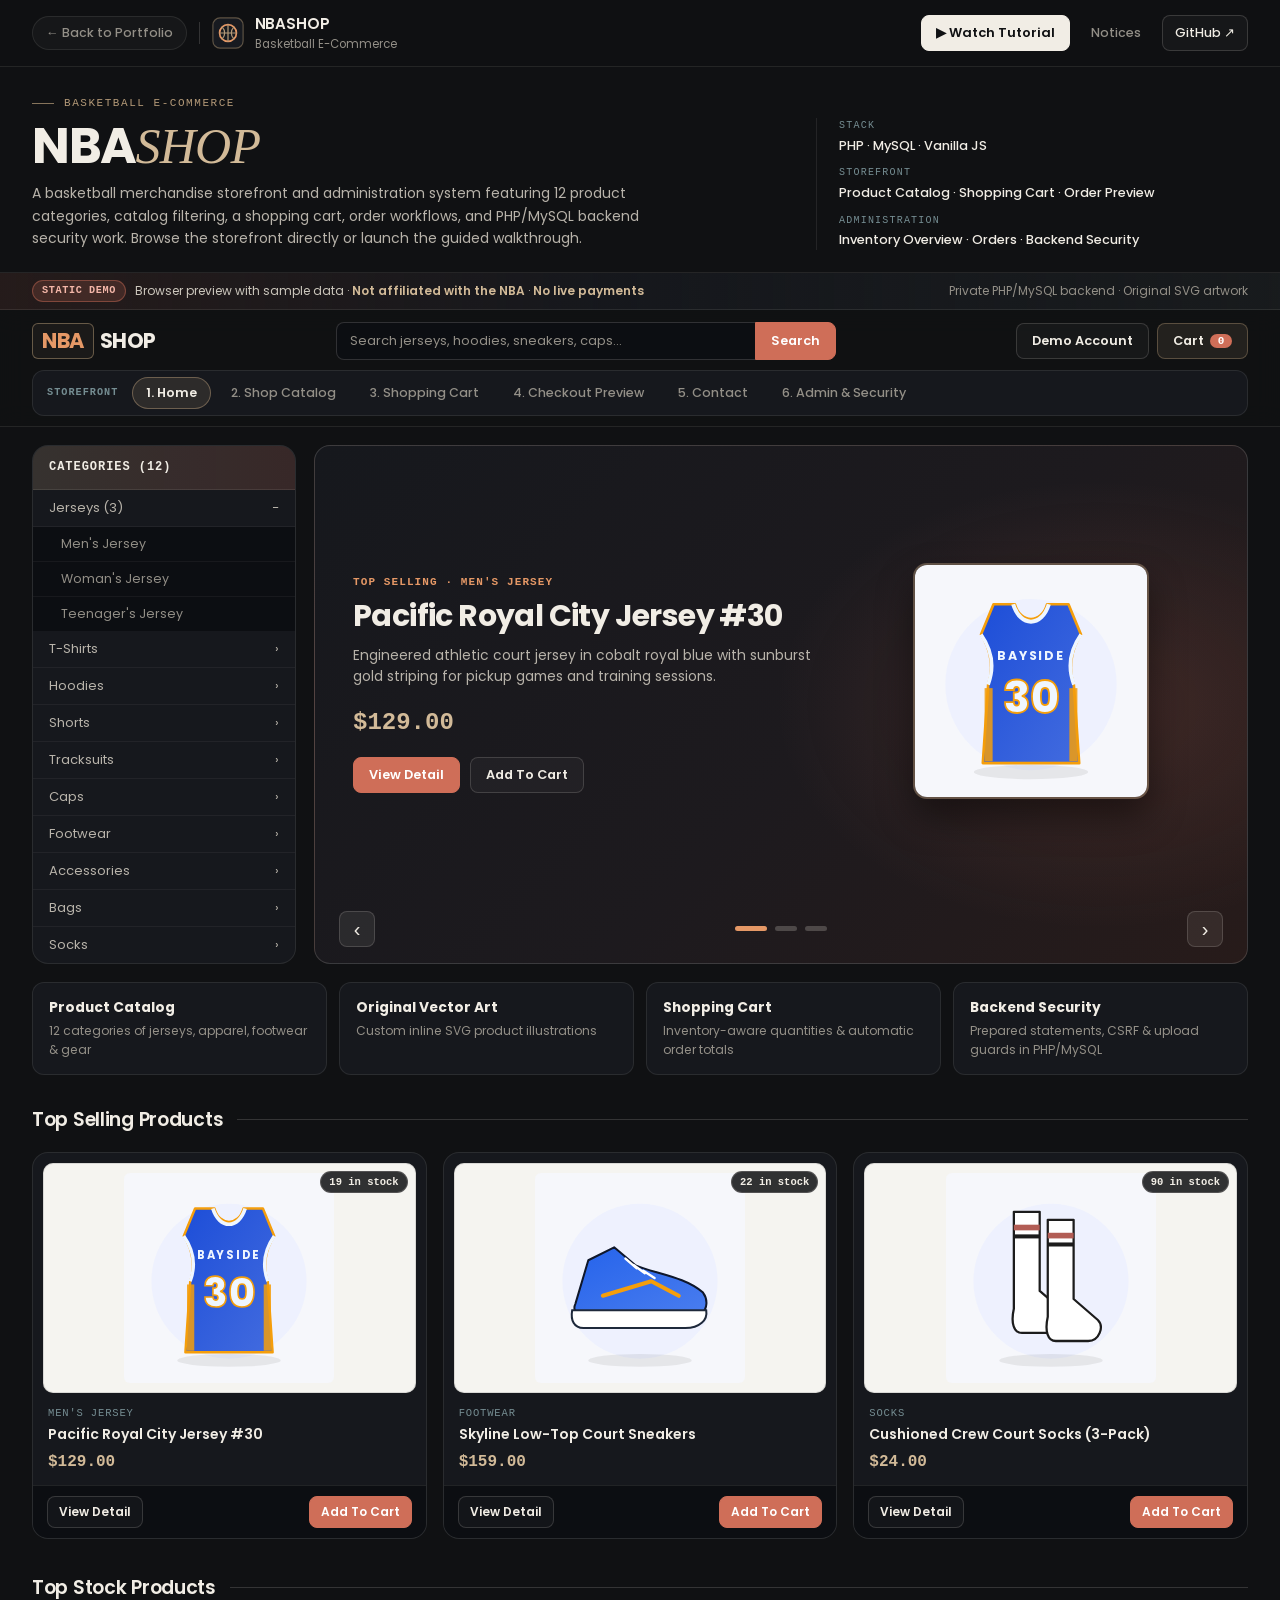
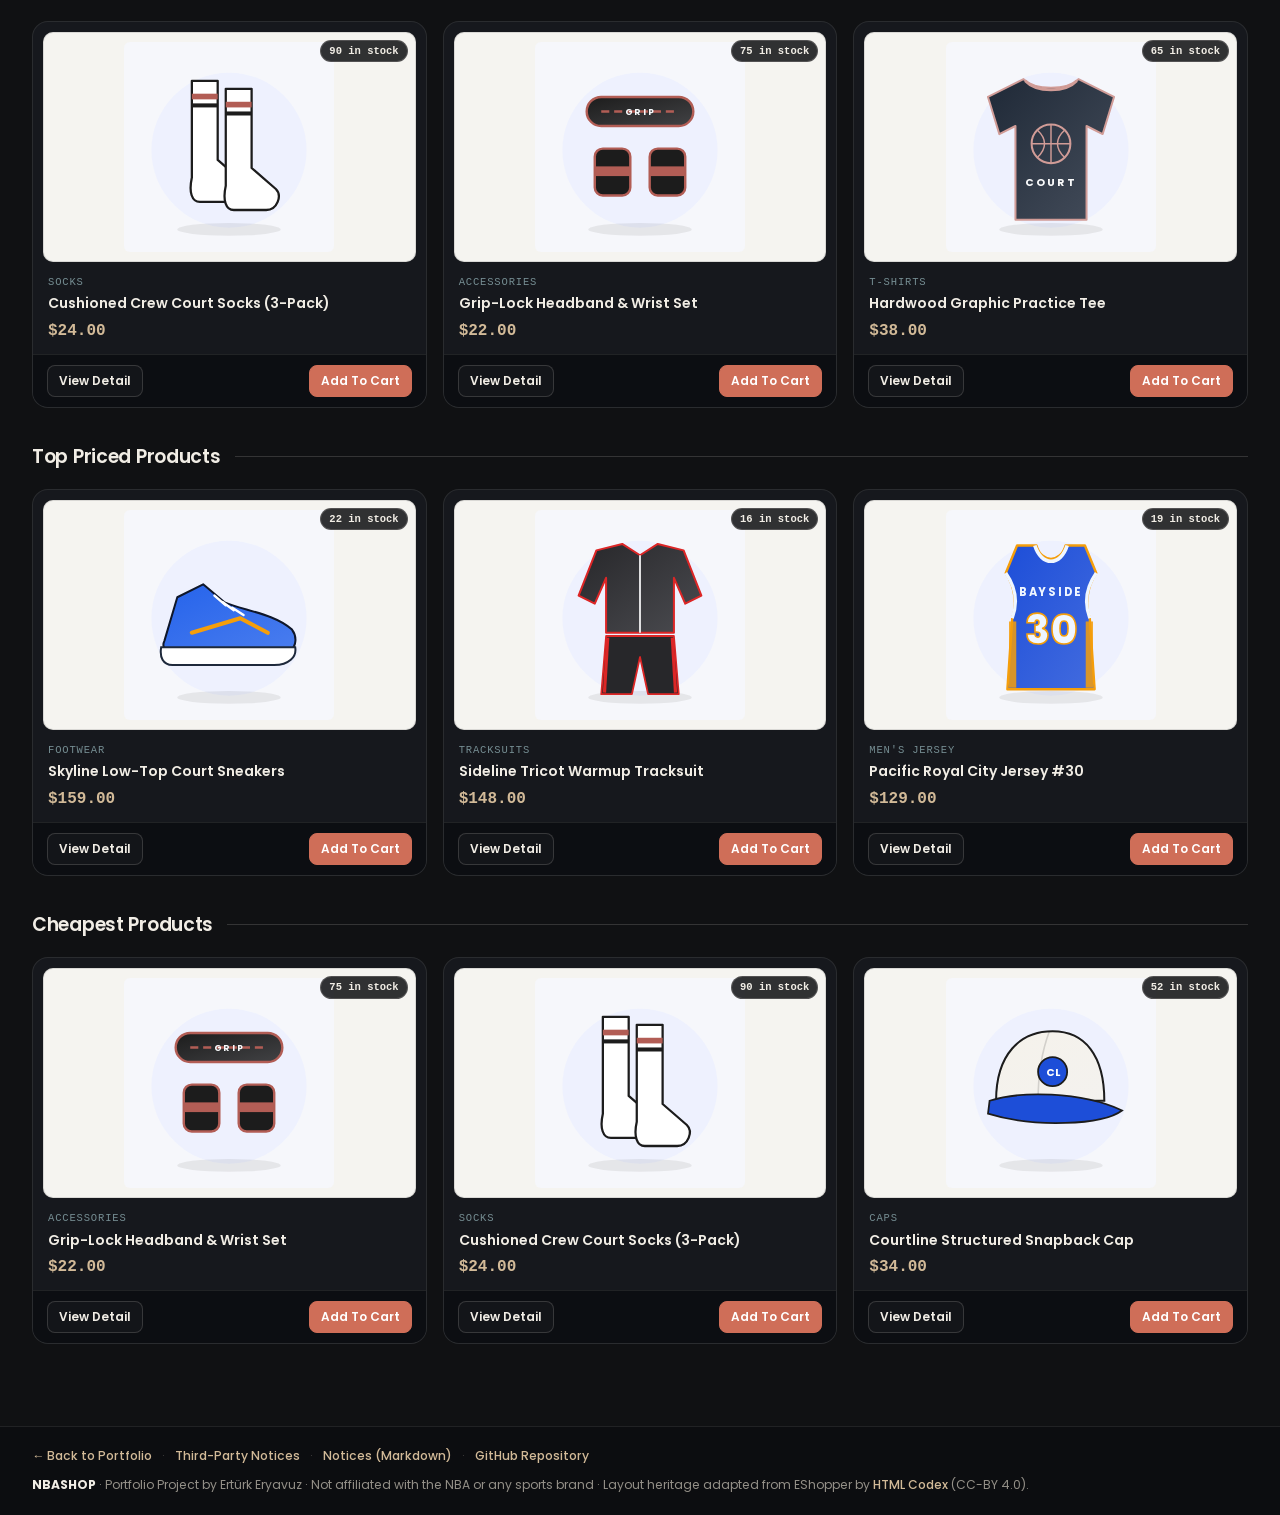
==== commit c38e09fb: "Polish project presentation" ====
--- a/docs/index.html
+++ b/docs/index.html
@@ -3,10 +3,10 @@
 <head>
   <meta charset="UTF-8" />
   <meta name="viewport" content="width=device-width, initial-scale=1.0" />
-  <title>NBASHOP — Basketball E-Commerce &amp; Security Portfolio Showcase</title>
+  <title>NBASHOP — Basketball E-Commerce</title>
   <meta
     name="description"
-    content="Interactive static portfolio showcase for NBASHOP: source-faithful EShopper basketball storefront, synthetic catalog, stock-bounded cart &amp; non-payment order preview, and PHP/MySQL security remediation audit."
+    content="NBASHOP basketball e-commerce web application: product catalog, shopping cart, order workflows, administration panel, and PHP/MySQL backend security (interactive browser preview)."
   />
   <link rel="preconnect" href="https://fonts.googleapis.com" />
   <link rel="preconnect" href="https://fonts.gstatic.com" crossorigin />
@@ -31,9 +31,8 @@
           <div>
             <div class="pf-brand-title-row">
               <span class="pf-brand-name">NBASHOP</span>
-              <span class="pf-badge mono">STATIC DEMO</span>
-            </div>
-            <p class="pf-brand-sub">Basketball E-Commerce &amp; PHP/MySQL Security Showcase</p>
+            </div>
+            <p class="pf-brand-sub">Basketball E-Commerce</p>
           </div>
         </div>
       </div>
@@ -54,24 +53,24 @@
   <section class="portfolio-hero" aria-labelledby="pfHeroHeading">
     <div class="container pf-hero-grid">
       <div class="pf-hero-copy">
-        <p class="pf-hero-kicker">E-Commerce Architecture &amp; Security &middot; Synthetic Storefront</p>
+        <p class="pf-hero-kicker">Basketball E-Commerce</p>
         <h1 id="pfHeroHeading" class="pf-hero-title">NBA<em>SHOP</em></h1>
         <p class="pf-hero-desc">
-          A sanitized basketball merchandise storefront and security-audit showcase built over 12 source categories, 14 synthetic SKUs, and original inline vector artwork. Launch the guided tutorial in an isolated session or browse the storefront, cart, non-payment checkout, and Admin &amp; Security audit directly.
+          A basketball merchandise storefront and administration system featuring 12 product categories, catalog filtering, a shopping cart, order workflows, and PHP/MySQL backend security work. Browse the storefront directly or launch the guided walkthrough.
         </p>
       </div>
       <aside class="pf-hero-meta" aria-label="Project summary">
         <div class="pf-meta-item">
-          <span class="pf-meta-label">Catalog &amp; Flows</span>
-          <span class="pf-meta-value">12 Categories &middot; 14 Synthetic SKUs &middot; Stock-Bounded Cart</span>
+          <span class="pf-meta-label">Stack</span>
+          <span class="pf-meta-value">PHP &middot; MySQL &middot; Vanilla JS</span>
         </div>
         <div class="pf-meta-item">
-          <span class="pf-meta-label">Private Backend Audit</span>
-          <span class="pf-meta-value">14/14 Static &middot; 17/17 CI Runtime Security Tests</span>
+          <span class="pf-meta-label">Storefront</span>
+          <span class="pf-meta-value">Product Catalog &middot; Shopping Cart &middot; Order Preview</span>
         </div>
         <div class="pf-meta-item">
-          <span class="pf-meta-label">Simulation Boundary</span>
-          <span class="pf-meta-value">Zero Real Payments &middot; Not Affiliated with NBA</span>
+          <span class="pf-meta-label">Administration</span>
+          <span class="pf-meta-value">Inventory Overview &middot; Orders &middot; Backend Security</span>
         </div>
       </aside>
     </div>
@@ -82,10 +81,10 @@
     <div class="container ribbon-inner">
       <div class="ribbon-left">
         <span class="ribbon-badge mono">STATIC DEMO</span>
-        <span>Synthetic catalog &amp; simulated checkout &middot; <strong>Not affiliated with the NBA</strong> &middot; <strong>No live payments</strong></span>
+        <span>Browser preview with sample data &middot; <strong>Not affiliated with the NBA</strong> &middot; <strong>No live payments</strong></span>
       </div>
       <div class="ribbon-right">
-        <span class="ribbon-meta">Private PHP/MySQL source &middot; Original vector SVG art</span>
+        <span class="ribbon-meta">Private PHP/MySQL backend &middot; Original SVG artwork</span>
       </div>
     </div>
   </div>
@@ -180,20 +179,20 @@
       <!-- Value Strip (Original EShopper Storefront Highlights) -->
       <div id="home-highlights" class="highlights-grid">
         <div class="highlight-card">
-          <strong>12 Source Categories</strong>
-          <span>Mirrors original PHP <code>categories</code> structure</span>
+          <strong>Product Catalog</strong>
+          <span>12 categories of jerseys, apparel, footwear &amp; gear</span>
         </div>
         <div class="highlight-card">
           <strong>Original Vector Art</strong>
-          <span>Copyright-safe illustrations &middot; zero brand marks</span>
+          <span>Custom inline SVG product illustrations</span>
         </div>
         <div class="highlight-card">
-          <strong>Stock-Bounded Cart</strong>
-          <span>Simulated inventory updates live on checkout</span>
+          <strong>Shopping Cart</strong>
+          <span>Inventory-aware quantities &amp; automatic order totals</span>
         </div>
         <div class="highlight-card">
-          <strong>Phase A Verified</strong>
-          <span>48/48 <code>php -l</code> &amp; 17/17 CI runtime security tests</span>
+          <strong>Backend Security</strong>
+          <span>Prepared statements, CSRF &amp; upload guards in PHP/MySQL</span>
         </div>
       </div>
 
@@ -239,7 +238,7 @@
 
         <div id="shop-results" class="shop-results">
           <div id="shop-toolbar" class="shop-toolbar">
-            <div class="results-summary" id="shop-count">Showing 0 synthetic products</div>
+            <div class="results-summary" id="shop-count">Showing 0 products</div>
             <div class="sort-wrap">
               <label for="shop-sort">Sort by</label>
               <select id="shop-sort">
@@ -263,7 +262,6 @@
         <div id="cart-items-card" class="card-panel">
           <div class="panel-title-row">
             <h2>Shopping Cart</h2>
-            <span class="tag-pill">Simulated Local State</span>
           </div>
           <div class="table-scroll">
             <table class="clean-table">
@@ -288,17 +286,17 @@
             <strong id="cart-subtotal">$0.00</strong>
           </div>
           <div class="summary-row">
-            <span>Flat Shipping (original PHP rule)</span>
+            <span>Shipping</span>
             <strong id="cart-shipping">$0.00</strong>
           </div>
           <div class="summary-row summary-total">
-            <span>Total</span>
+            <span>Order Total</span>
             <strong id="cart-total">$0.00</strong>
           </div>
           <button type="button" class="btn btn-primary btn-block" id="proceed-checkout-btn">
             Proceed To Order Preview
           </button>
-          <p class="muted-note">Inventory is validated against simulated catalog stock. No payment is charged.</p>
+          <p class="muted-note">Quantities respect available sample inventory. No payment is charged.</p>
         </aside>
       </div>
     </section>
@@ -306,16 +304,16 @@
     <!-- ==================== VIEW 4: CHECKOUT PREVIEW & INVOICE ==================== -->
     <section id="view-checkout" class="view-panel" role="tabpanel" aria-labelledby="tab-checkout" hidden>
       <div class="notice-banner notice-warn">
-        <strong>Non-Payment Checkout Simulation:</strong>
-        Raw credit card, CVC, and IBAN fields from the legacy student code were removed in Phase A.
-        This browser showcase does not collect payment details, does not transmit personal data, and generates a local order preview receipt only.
+        <strong>Checkout Preview (No Payment Collected):</strong>
+        Payment card and IBAN inputs are intentionally omitted in this browser preview.
+        Submitting generates a local order receipt and updates sample inventory without transmitting personal data.
       </div>
 
       <div id="checkout-form-section" class="cart-layout">
         <form id="checkout-form" class="card-panel">
           <div class="panel-title-row">
-            <h2>Simulated Shipping Details</h2>
-            <button type="button" class="btn btn-outline btn-sm" id="fill-demo-checkout">Fill Synthetic Demo Info</button>
+            <h2>Shipping Details (Demo)</h2>
+            <button type="button" class="btn btn-outline btn-sm" id="fill-demo-checkout">Fill Sample Info</button>
           </div>
           <div class="form-grid-2">
             <div class="field-group">
@@ -365,10 +363,10 @@
             </div>
           </div>
           <div class="payment-disabled-box">
-            <strong>Payment Mode:</strong> Demo Order Preview (No Payment Captured &mdash; zero card/IBAN inputs)
+            <strong>Payment Mode:</strong> Order Preview Only &mdash; no payment, card, or IBAN details collected
           </div>
           <button type="submit" class="btn btn-primary btn-block" id="place-order-btn">
-            Place Simulated Order Preview
+            Place Order Preview
           </button>
         </form>
 
@@ -394,7 +392,7 @@
       <div id="invoice-section" class="card-panel invoice-card" hidden>
         <div class="panel-title-row">
           <div>
-            <span class="tag-pill tag-ok">SIMULATED ORDER PREVIEW CONFIRMED</span>
+            <span class="tag-pill tag-ok">ORDER PREVIEW CONFIRMED</span>
             <h2 style="margin-top: 6px;">Order Preview Receipt</h2>
           </div>
           <button type="button" class="btn btn-outline" id="invoice-back-shop">Continue Browsing</button>
@@ -408,8 +406,8 @@
       <div id="contact-layout" class="cart-layout">
         <form id="contact-form" class="card-panel">
           <div class="panel-title-row">
-            <h2>Contact Storefront (Simulated)</h2>
-            <span class="tag-pill">Syncs to Admin Preview Inbox</span>
+            <h2>Customer Inquiries</h2>
+            <span class="tag-pill">Syncs to Local Admin Inbox</span>
           </div>
           <div class="field-group">
             <label for="ct-name">Name *</label>
@@ -427,20 +425,19 @@
             <label for="ct-message">Message *</label>
             <textarea id="ct-message" rows="5" placeholder="Write a sample inquiry..." required></textarea>
           </div>
-          <button type="submit" class="btn btn-primary">Send Simulated Message</button>
+          <button type="submit" class="btn btn-primary">Send Demo Message</button>
         </form>
 
         <aside class="card-panel">
-          <h3>Demo Store Details</h3>
+          <h3>Storefront Info (Demo)</h3>
           <p class="muted-note">
-            Submitting the form appends your message locally to the Admin &amp; Security inbox preview
-            (mirroring <code>contact.php</code> &rarr; <code>admin_messages.php</code>). Zero data leaves your browser.
+            Submitting this form adds the message locally to the Admin inbox preview. Zero data leaves your browser.
           </p>
           <ul class="info-list">
-            <li><strong>Address:</strong> 100 Courtway Blvd, Sample City (Fictional Demo)</li>
+            <li><strong>Address:</strong> 100 Courtway Blvd, Sample City (Sample)</li>
             <li><strong>Email:</strong> demo@example.invalid</li>
-            <li><strong>Phone:</strong> +1 555-0100 (Fictional Demo)</li>
-            <li><strong>PHP Backend:</strong> Prepared statements + CSRF + <code>e()</code> escaping</li>
+            <li><strong>Phone:</strong> +1 555-0100 (Sample)</li>
+            <li><strong>PHP Backend:</strong> Prepared statements, CSRF protection &amp; output escaping</li>
           </ul>
         </aside>
       </div>
@@ -449,40 +446,39 @@
     <!-- ==================== VIEW 6: ADMIN PREVIEW & SECURITY AUDIT ==================== -->
     <section id="view-admin" class="view-panel" role="tabpanel" aria-labelledby="tab-admin" hidden>
       <div class="notice-banner notice-info">
-        <strong>Sandboxed Admin Preview &amp; Phase A Security Audit:</strong>
-        Mirrors <code>admin_panel/dashboard.php</code>, <code>order_list.php</code>, and <code>admin_messages.php</code> using
-        synthetic browser state. All metrics reflect simulated fixture/session totals &mdash; not real business revenue.
+        <strong>Administration &amp; Backend Security:</strong>
+        Mirrors the PHP admin dashboard, order list, and customer inbox using local browser state. Metrics reflect sample session activity rather than real store revenue.
       </div>
 
       <div id="admin-overview-zone">
       <div id="admin-kpi-strip" class="kpi-strip">
         <div class="kpi-box">
-          <div class="kpi-lbl">Simulated Order Volume</div>
+          <div class="kpi-lbl">Order Volume (Demo)</div>
           <div class="kpi-val" id="adm-sales">$191.00</div>
         </div>
         <div class="kpi-box">
-          <div class="kpi-lbl">Demo Orders</div>
+          <div class="kpi-lbl">Orders</div>
           <div class="kpi-val" id="adm-orders">1</div>
         </div>
         <div class="kpi-box">
-          <div class="kpi-lbl">Simulated Stock Units</div>
+          <div class="kpi-lbl">Stock Units</div>
           <div class="kpi-val" id="adm-stock">571</div>
         </div>
         <div class="kpi-box">
-          <div class="kpi-lbl">Demo Inbox Messages</div>
+          <div class="kpi-lbl">Inbox Messages</div>
           <div class="kpi-val" id="adm-msgs">1</div>
         </div>
       </div>
 
       <div id="admin-two-col" class="two-col">
         <section id="admin-stock-card" class="card-panel">
-          <h3>Category Stock Distribution</h3>
+          <h3>Inventory Overview</h3>
           <div class="bar-list" id="adm-category-bars"></div>
         </section>
 
         <section id="admin-orders-card" class="card-panel">
-          <h3>Simulated Orders &amp; Inquiries</h3>
-          <h4 class="sub-heading">Recent Demo Orders</h4>
+          <h3>Orders &amp; Inquiries</h3>
+          <h4 class="sub-heading">Recent Orders</h4>
           <div id="adm-orders-wrap" class="table-scroll table-compact">
             <table class="clean-table">
               <thead>
@@ -492,7 +488,7 @@
             </table>
           </div>
           <div id="admin-inbox-section" class="admin-inbox-section">
-            <h4 id="admin-inbox-heading" class="sub-heading" style="margin-top: 16px;">Admin Inbox Messages</h4>
+            <h4 id="admin-inbox-heading" class="sub-heading" style="margin-top: 16px;">Customer Inquiries</h4>
             <div id="adm-messages-wrap" class="table-scroll table-compact">
               <table class="clean-table">
                 <thead>
@@ -508,8 +504,8 @@
 
       <section id="admin-security-card" class="card-panel" style="margin-top: 18px;">
         <div class="panel-title-row">
-          <h3>Phase A Security Remediation &amp; Verification Matrix</h3>
-          <span class="tag-pill tag-ok">17/17 CI Runtime &amp; 14/14 Offline Tests Passing</span>
+          <h3>Backend Security (Private PHP/MySQL Repository)</h3>
+          <span class="tag-pill tag-ok">14/14 Static &amp; 17/17 CI Runtime Tests</span>
         </div>
         <div class="table-scroll">
           <table class="clean-table">
@@ -539,8 +535,8 @@
   <div class="modal-backdrop" id="account-modal" role="dialog" aria-modal="true" aria-labelledby="account-modal-title" hidden>
     <div class="modal-dialog modal-sm">
       <button type="button" class="modal-close" id="account-close" aria-label="Close demo account dialog">&times;</button>
-      <h3 id="account-modal-title">Simulated Demo Account</h3>
-      <p class="muted-note">Local browser simulation only. Never enter real passwords or personal credentials.</p>
+      <h3 id="account-modal-title">Demo Account</h3>
+      <p class="muted-note">Local browser preview only. Never enter real passwords or personal credentials.</p>
       <div id="account-modal-body"></div>
     </div>
   </div>
@@ -555,11 +551,11 @@
         <span class="footer-sep" aria-hidden="true">&middot;</span>
         <a href="THIRD-PARTY-NOTICES.md">Notices (Markdown)</a>
         <span class="footer-sep" aria-hidden="true">&middot;</span>
-        <a href="https://github.com/erturkeryavuz/nbashop-demo" target="_blank" rel="noopener noreferrer">Demo Repository</a>
+        <a href="https://github.com/erturkeryavuz/nbashop-demo" target="_blank" rel="noopener noreferrer">GitHub Repository</a>
       </div>
       <div class="footer-meta">
-        <strong>NBASHOP</strong> &middot; Independent Student Portfolio Showcase by Ert&uuml;rk Eryavuz &middot;
-        Not affiliated with the NBA or any sports brand &middot; Storefront visual heritage adapted from EShopper by
+        <strong>NBASHOP</strong> &middot; Portfolio Project by Ert&uuml;rk Eryavuz &middot;
+        Not affiliated with the NBA or any sports brand &middot; Layout heritage adapted from EShopper by
         <a href="https://htmlcodex.com" target="_blank" rel="noopener noreferrer">HTML Codex</a> (CC-BY 4.0).
       </div>
     </div>
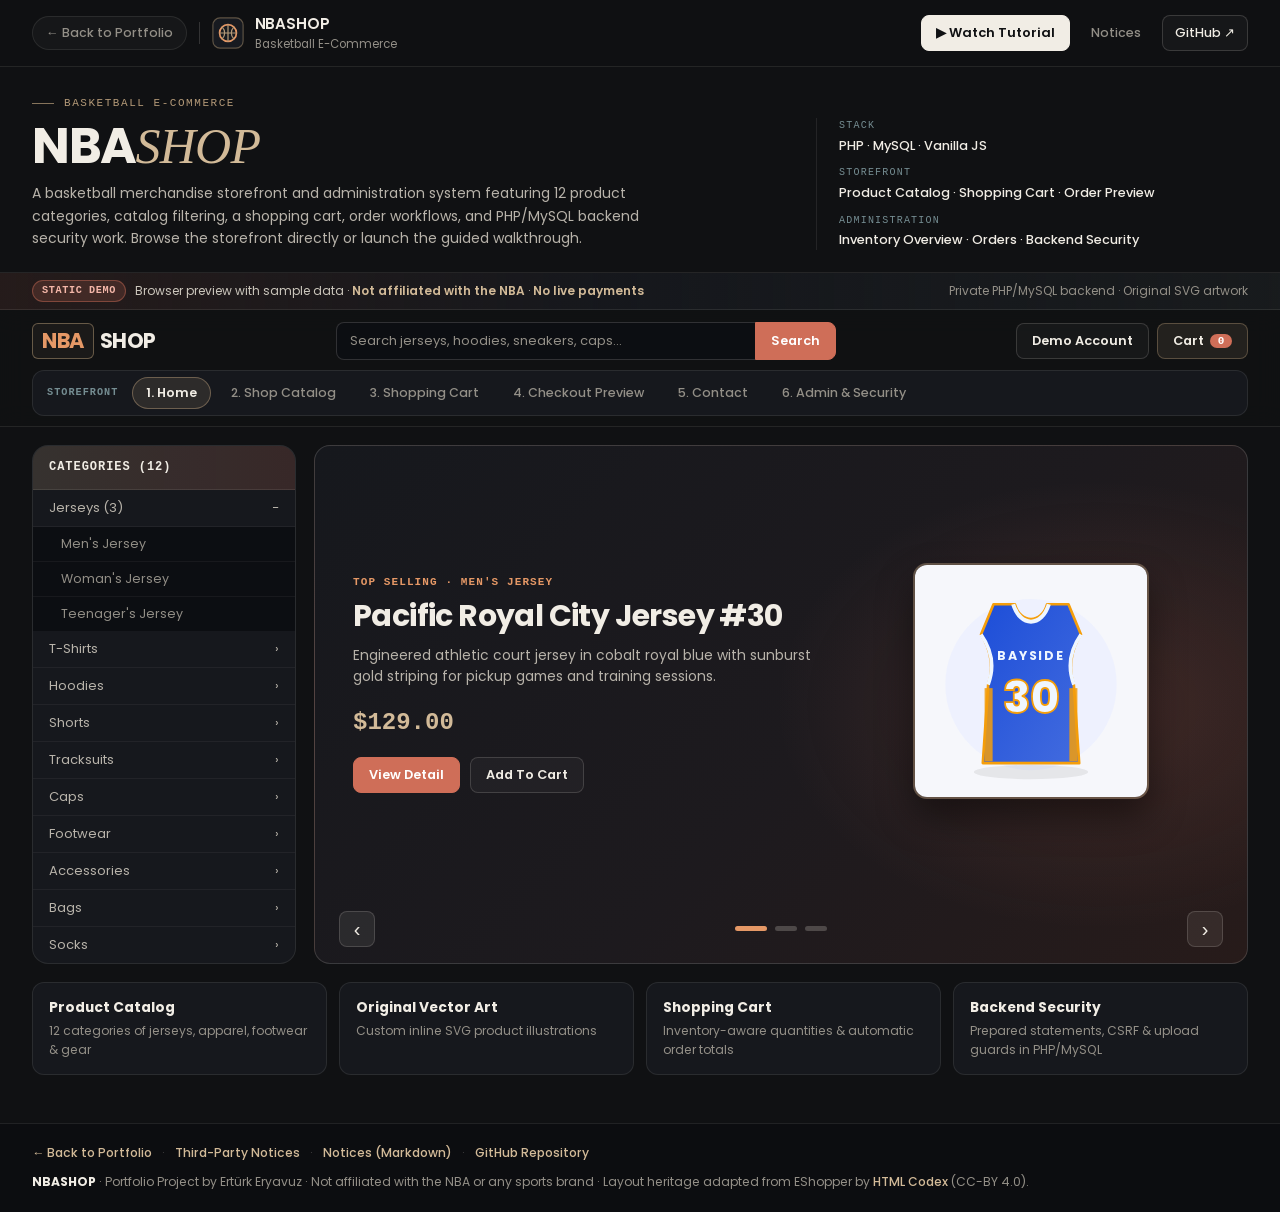
==== commit 77963143: "Simplify homepage" ====
--- a/docs/index.html
+++ b/docs/index.html
@@ -195,9 +195,6 @@
           <span>Prepared statements, CSRF &amp; upload guards in PHP/MySQL</span>
         </div>
       </div>
-
-      <!-- Original 4 Curated Homepage Shelves -->
-      <div id="home-shelves"></div>
     </section>
 
     <!-- ==================== VIEW 2: SHOP CATALOG ==================== -->
--- a/docs/styles.css
+++ b/docs/styles.css
@@ -876,7 +876,7 @@
   display: grid;
   grid-template-columns: repeat(4, minmax(0, 1fr));
   gap: 12px;
-  margin-bottom: 30px;
+  margin-bottom: 0;
 }
 
 .highlight-card {
@@ -899,34 +899,7 @@
   color: var(--muted);
 }
 
-/* ==================== CURATED SHELVES & GALLERY PRODUCT CARDS ==================== */
-.shelf-block {
-  margin-bottom: 34px;
-}
-
-.section-heading {
-  position: relative;
-  margin: 0 0 18px;
-  display: flex;
-  align-items: center;
-  gap: 14px;
-}
-
-.section-heading::after {
-  content: "";
-  flex: 1;
-  height: 1px;
-  background: var(--border-strong);
-}
-
-.section-heading span {
-  font-family: var(--font-display);
-  font-size: 19px;
-  font-weight: 600;
-  letter-spacing: -0.015em;
-  color: var(--text);
-}
-
+/* ==================== GALLERY PRODUCT CARDS ==================== */
 .product-grid {
   display: grid;
   grid-template-columns: repeat(3, minmax(0, 1fr));
@@ -2295,6 +2268,9 @@
   .hero-actions {
     justify-content: center;
   }
+  .highlights-grid {
+    margin-bottom: 24px;
+  }
   .product-grid,
   .detail-grid,
   .form-grid-2,
